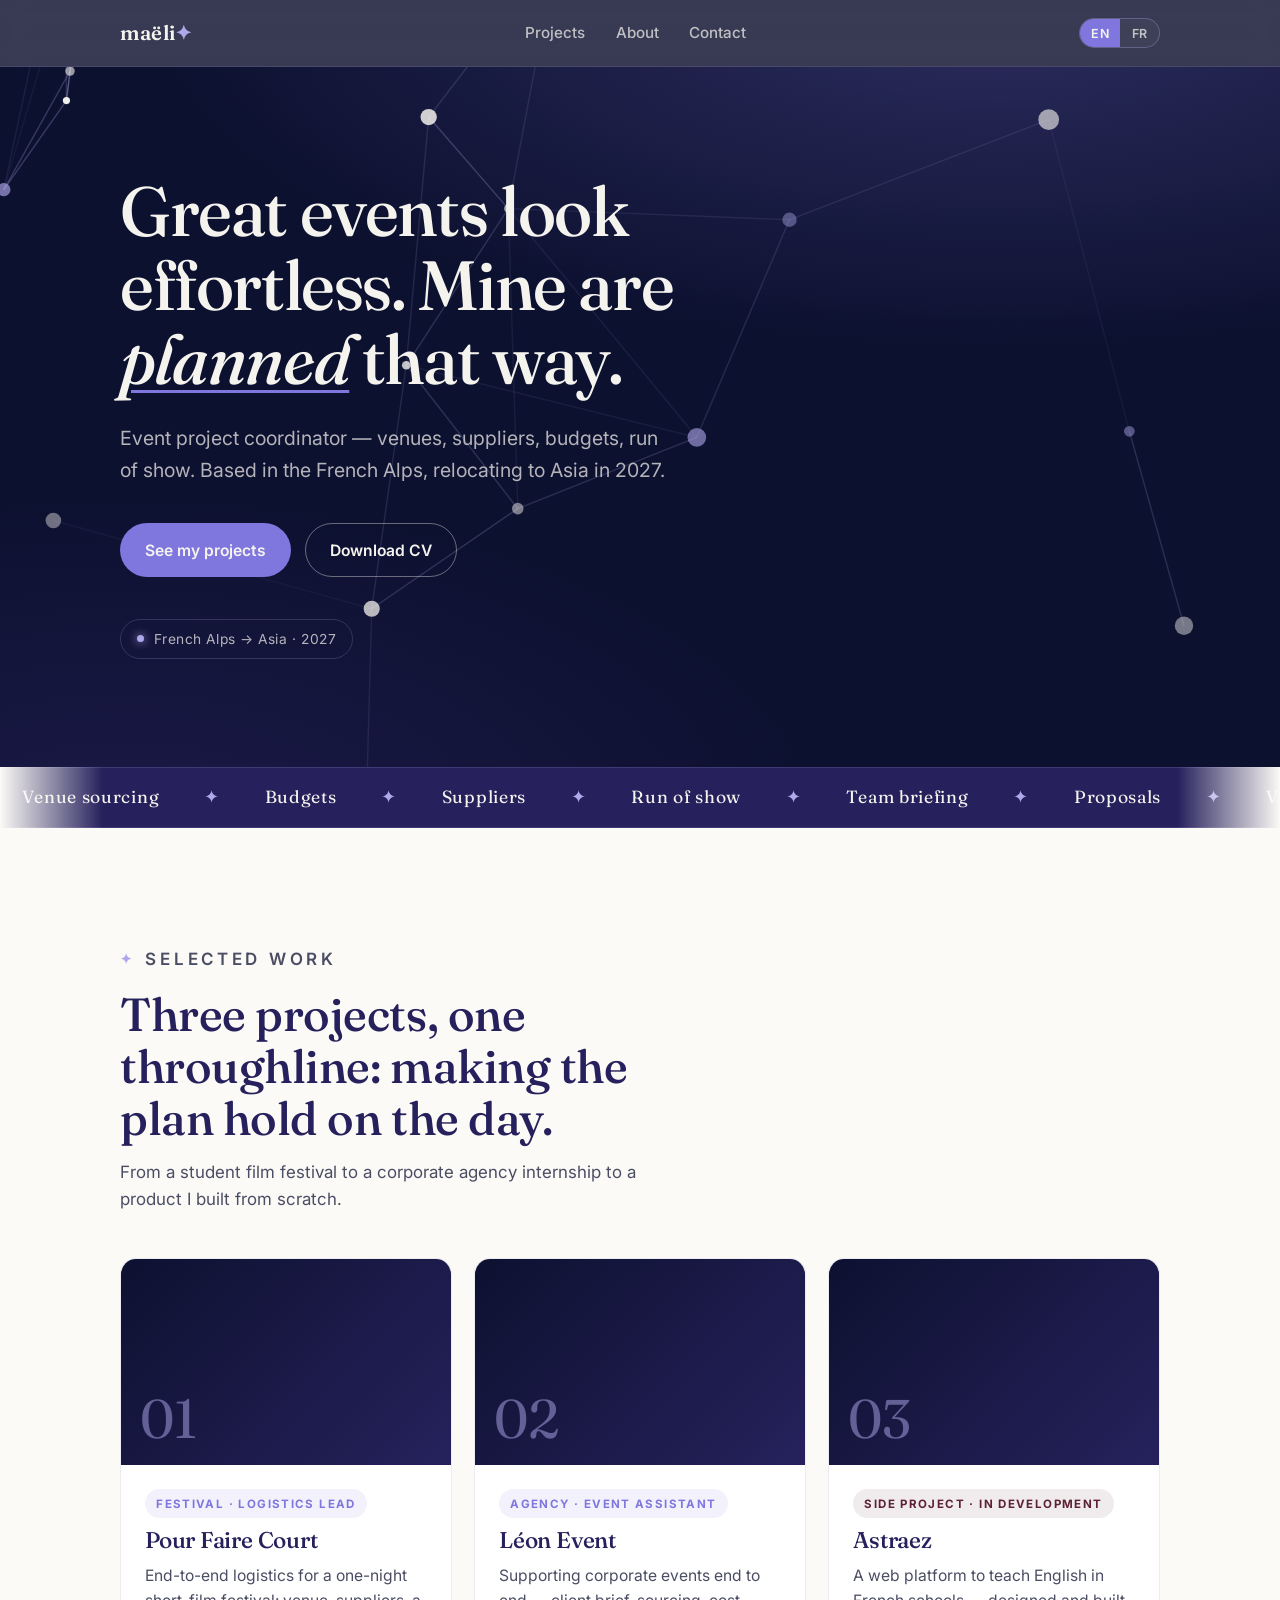
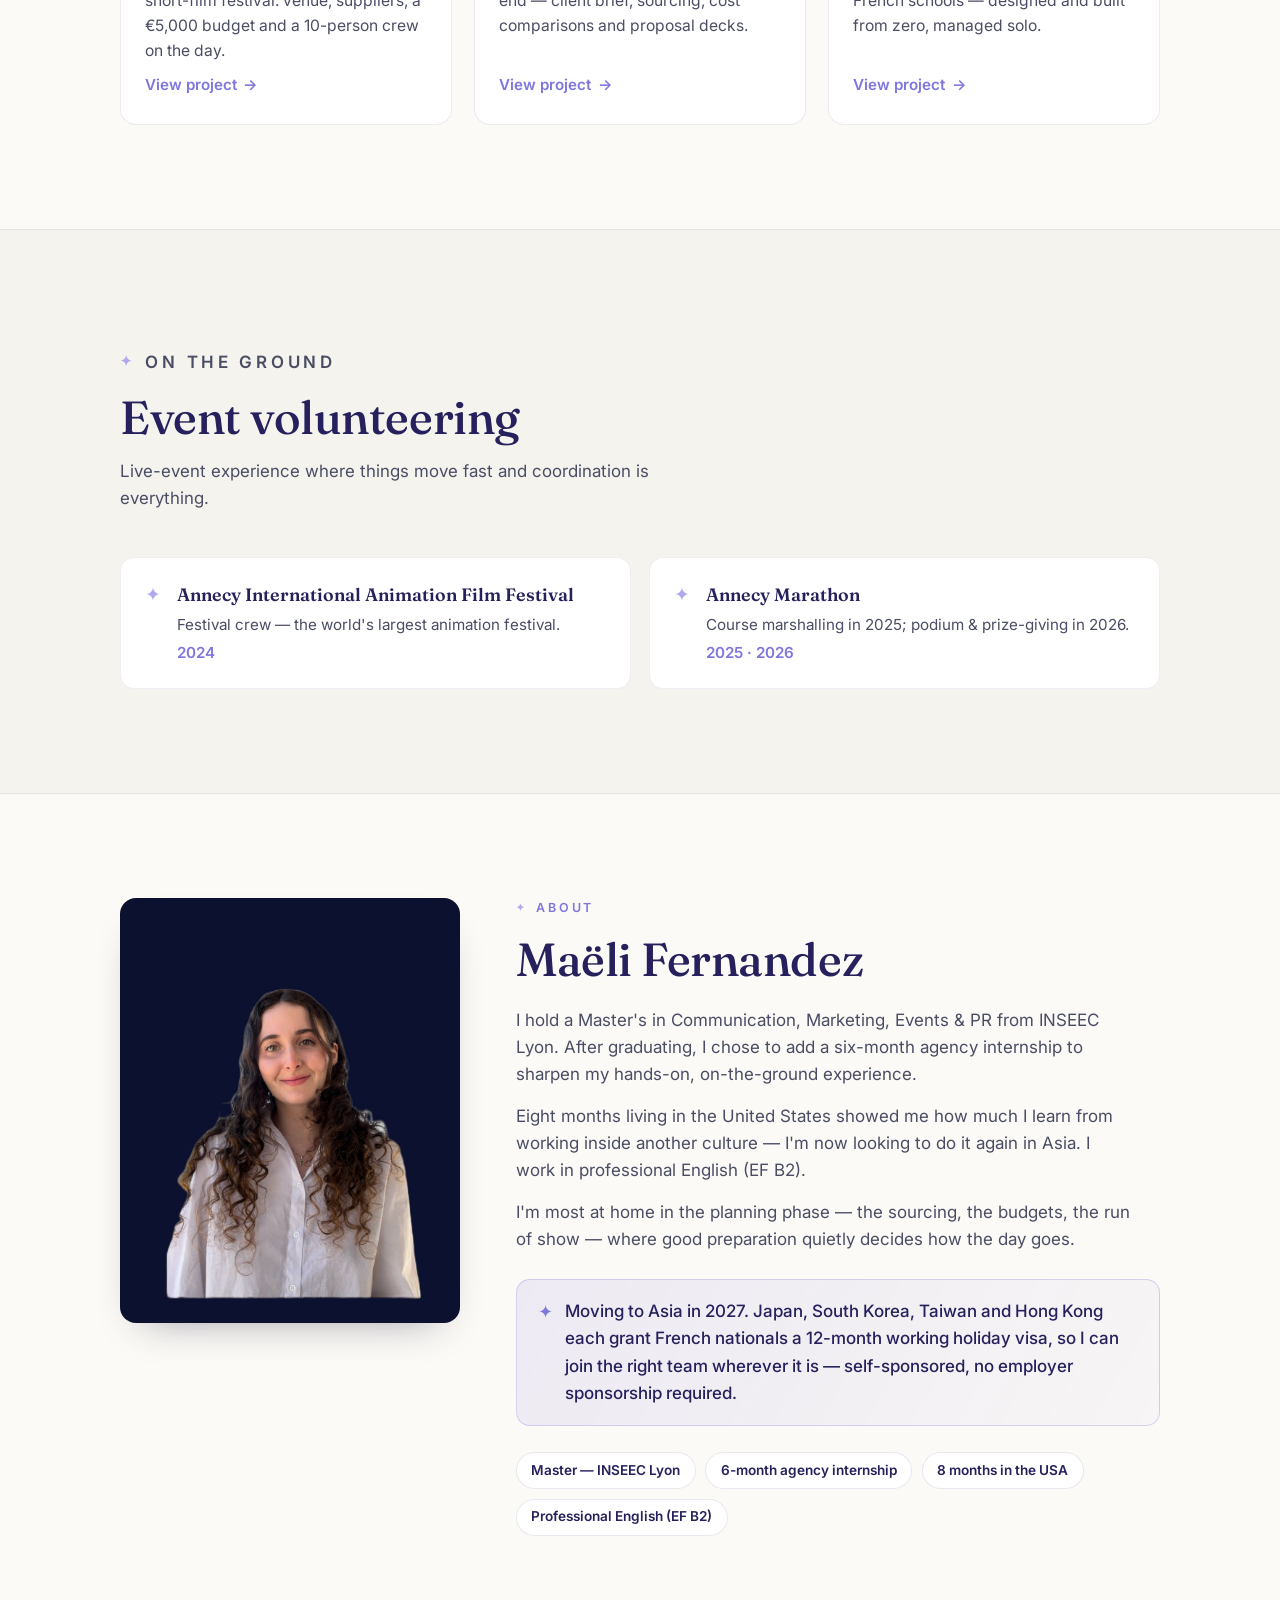
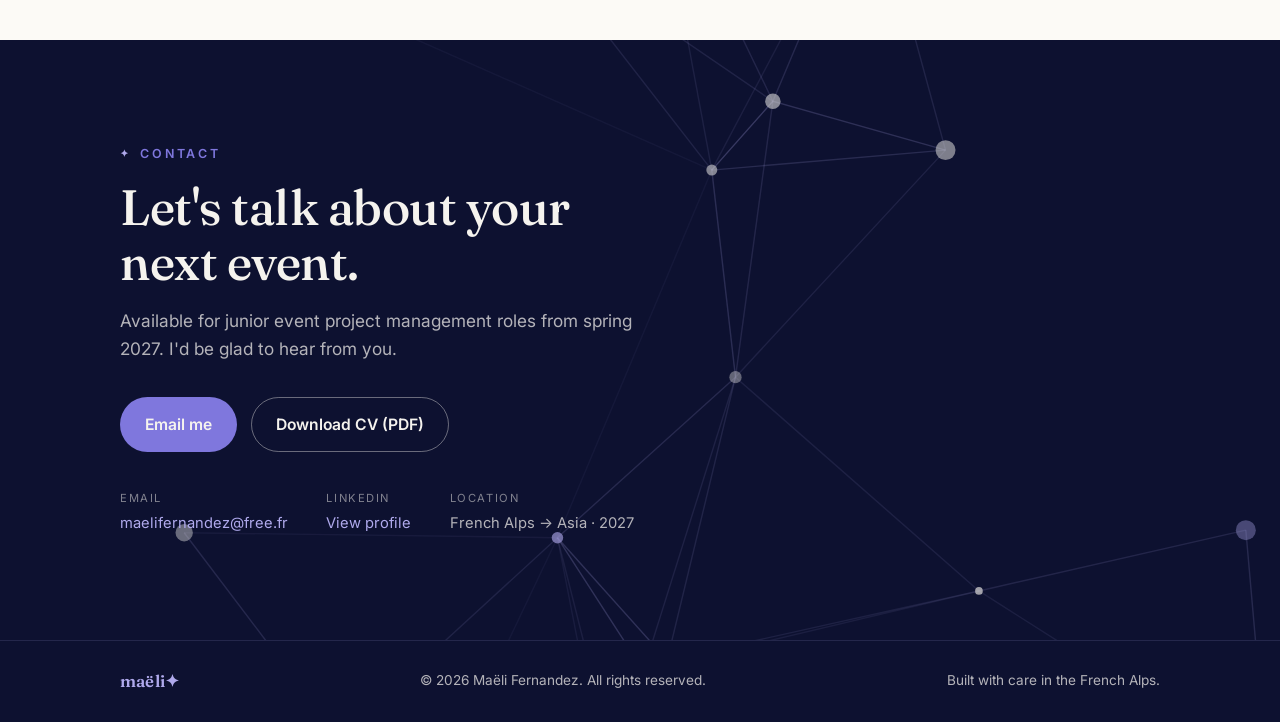
==== index.html @ 01d81fcb "Add files via upload Première version" ====
<!DOCTYPE html>
<html lang="en" data-title-key="__index_title">
<head>
  <meta charset="UTF-8" />
  <meta name="viewport" content="width=device-width, initial-scale=1.0" />
  <title>Maëli Fernandez — Event Project Coordinator</title>
  <meta name="description" content="Maëli Fernandez, event project coordinator. Venues, suppliers, budgets, run of show. Based in the French Alps, relocating to Asia in 2027." />
  <meta name="author" content="Maëli Fernandez" />

  <!-- Open Graph / LinkedIn preview -->
  <meta property="og:type" content="website" />
  <meta property="og:title" content="Maëli Fernandez — Event Project Coordinator" />
  <meta property="og:description" content="Great events look effortless. Mine are planned that way. Relocating to Asia in 2027." />
  <meta property="og:image" content="assets/og-image.png" />
  <meta property="og:image:width" content="1200" />
  <meta property="og:image:height" content="630" />
  <meta name="twitter:card" content="summary_large_image" />

  <link rel="icon" href="assets/favicon.svg" type="image/svg+xml" />
  <link rel="apple-touch-icon" href="assets/favicon.svg" />

  <!-- Fonts -->
  <link rel="preconnect" href="https://fonts.googleapis.com" />
  <link rel="preconnect" href="https://fonts.gstatic.com" crossorigin />
  <link href="https://fonts.googleapis.com/css2?family=Fraunces:ital,opsz,wght@0,9..144,400..600;1,9..144,400..600&family=Inter:wght@400;500;600;700&display=swap" rel="stylesheet" />

  <link rel="stylesheet" href="css/style.css" />
</head>
<body>
  <!-- ============ NAV ============ -->
  <header class="nav">
    <div class="wrap nav__inner">
      <a class="brand" href="index.html">maëli<span class="star">✦</span></a>
      <nav class="nav__links" aria-label="Primary">
        <a href="#projects" data-i18n="nav.projects">Projects</a>
        <a href="#about" data-i18n="nav.about">About</a>
        <a href="#contact" data-i18n="nav.contact">Contact</a>
      </nav>
      <div class="nav__right">
        <div class="lang" role="group" data-i18n-attr="aria-label:lang.aria" aria-label="Language">
          <button type="button" data-lang="en" aria-pressed="true">EN</button>
          <button type="button" data-lang="fr" aria-pressed="false">FR</button>
        </div>
      </div>
    </div>
  </header>

  <main>
    <!-- ============ HERO ============ -->
    <section class="hero">
      <div class="js-constellations hero__constellations" data-count="24" data-link="26"></div>
      <div class="wrap">
        <div class="hero__inner">
          <h1 data-i18n-html="hero.title.html">Great events look effortless. Mine are <em>planned</em> that way.</h1>
          <p class="hero__sub" data-i18n="hero.sub">Event project coordinator — venues, suppliers, budgets, run of show. Based in the French Alps, relocating to Asia in 2027.</p>
          <div class="hero__ctas">
            <a class="btn btn--primary" href="#projects" data-i18n="hero.cta1">See my projects</a>
            <a class="btn btn--ghost" href="assets/cv/Maeli_Fernandez_CV_EN.pdf" download data-i18n="hero.cta2">Download CV</a>
          </div>
          <div class="hero__meta"><span class="dot"></span><span data-i18n="hero.badge">French Alps → Asia · 2027</span></div>
        </div>
      </div>
    </section>

    <!-- ============ MARQUEE ============ -->
    <div class="marquee" aria-hidden="true">
      <div class="marquee__track">
        <span data-i18n="mq.1">Venue sourcing</span><span class="sep">✦</span>
        <span data-i18n="mq.2">Budgets</span><span class="sep">✦</span>
        <span data-i18n="mq.3">Suppliers</span><span class="sep">✦</span>
        <span data-i18n="mq.4">Run of show</span><span class="sep">✦</span>
        <span data-i18n="mq.5">Team briefing</span><span class="sep">✦</span>
        <span data-i18n="mq.6">Proposals</span><span class="sep">✦</span>
      </div>
    </div>

    <!-- ============ PROJECTS ============ -->
    <section class="section" id="projects">
      <div class="wrap">
        <div class="section-head reveal">
          <p class="eyebrow" data-i18n="projects.eyebrow">Selected work</p>
          <h2 data-i18n="projects.title">Three projects, one throughline: making the plan hold on the day.</h2>
          <p data-i18n="projects.lead">From a student film festival to a corporate agency internship to a product I built from scratch.</p>
        </div>
        <div class="cards">
          <a class="card reveal" href="projects/pour-faire-court.html">
            <div class="card__thumb"><span class="card__index">01</span></div>
            <div class="card__body">
              <span class="card__tag" data-i18n="p1.tag">Festival · Logistics lead</span>
              <h3 data-i18n="p1.title">Pour Faire Court</h3>
              <p data-i18n="p1.desc">End-to-end logistics for a one-night short-film festival: venue, suppliers, a €5,000 budget and a 10-person crew on the day.</p>
              <span class="card__more"><span data-i18n="projects.more">View project</span><span class="arrow">→</span></span>
            </div>
          </a>
          <a class="card reveal" href="projects/leon-event.html">
            <div class="card__thumb"><span class="card__index">02</span></div>
            <div class="card__body">
              <span class="card__tag" data-i18n="p2.tag">Agency · Event assistant</span>
              <h3 data-i18n="p2.title">Léon Event</h3>
              <p data-i18n="p2.desc">Supporting corporate events end to end — client brief, sourcing, cost comparisons and proposal decks.</p>
              <span class="card__more"><span data-i18n="projects.more">View project</span><span class="arrow">→</span></span>
            </div>
          </a>
          <a class="card reveal" href="projects/astraez.html">
            <div class="card__thumb"><span class="card__index">03</span></div>
            <div class="card__body">
              <span class="card__tag card__tag--wip" data-i18n="p3.tag">Side project · In development</span>
              <h3 data-i18n="p3.title">Astraez</h3>
              <p data-i18n="p3.desc">A web platform to teach English in French schools — designed and built from zero, managed solo.</p>
              <span class="card__more"><span data-i18n="projects.more">View project</span><span class="arrow">→</span></span>
            </div>
          </a>
        </div>
      </div>
    </section>

    <!-- ============ VOLUNTEERING ============ -->
    <section class="section volunteer">
      <div class="wrap">
        <div class="section-head reveal">
          <p class="eyebrow" data-i18n="vol.eyebrow">On the ground</p>
          <h2 data-i18n="vol.title">Event volunteering</h2>
          <p data-i18n="vol.lead">Live-event experience where things move fast and coordination is everything.</p>
        </div>
        <div class="volunteer__grid">
          <div class="vol reveal">
            <span class="vol__star">✦</span>
            <div>
              <h4 data-i18n="vol.1.title">Annecy International Animation Film Festival</h4>
              <p data-i18n="vol.1.desc">Festival crew — the world's largest animation festival.</p>
              <p class="years" data-i18n="vol.1.year">2024</p>
            </div>
          </div>
          <div class="vol reveal">
            <span class="vol__star">✦</span>
            <div>
              <h4 data-i18n="vol.2.title">Annecy Marathon</h4>
              <p data-i18n="vol.2.desc">Course marshalling in 2025; podium & prize-giving in 2026.</p>
              <p class="years" data-i18n="vol.2.year">2025 · 2026</p>
            </div>
          </div>
        </div>
      </div>
    </section>

    <!-- ============ ABOUT ============ -->
    <section class="section about" id="about">
      <div class="wrap">
        <div class="about__grid">
          <div class="about__photo reveal">
            <img src="assets/img/portrait.png" alt="Maëli Fernandez, event project coordinator" width="938" height="1194" loading="lazy" decoding="async" />
          </div>
          <div class="reveal">
            <p class="eyebrow" data-i18n="about.eyebrow">About</p>
            <h2 data-i18n="about.title">Maëli Fernandez</h2>
            <div class="about__bio">
              <p data-i18n="about.bio1">I hold a Master's in Communication, Marketing, Events & PR from INSEEC Lyon. After graduating, I chose to add a six-month agency internship to sharpen my hands-on, on-the-ground experience.</p>
              <p data-i18n="about.bio2">Eight months living in the United States showed me how much I learn from working inside another culture — I'm now looking to do it again in Asia. I work in professional English (EF B2).</p>
              <p data-i18n="about.bio3">I'm most at home in the planning phase — the sourcing, the budgets, the run of show — where good preparation quietly decides how the day goes.</p>
            </div>
            <div class="relocate">
              <span class="star">✦</span>
              <span data-i18n="about.relocate">Moving to Asia in 2027. Japan, South Korea, Taiwan and Hong Kong each grant French nationals a 12-month working holiday visa, so I can join the right team wherever it is — self-sponsored, no employer sponsorship required.</span>
            </div>
            <div class="about__facts">
              <span class="fact" data-i18n="about.fact1">Master — INSEEC Lyon</span>
              <span class="fact" data-i18n="about.fact2">6-month agency internship</span>
              <span class="fact" data-i18n="about.fact3">8 months in the USA</span>
              <span class="fact" data-i18n="about.fact4">Professional English (EF B2)</span>
            </div>
          </div>
        </div>
      </div>
    </section>

    <!-- ============ CONTACT ============ -->
    <section class="section contact" id="contact">
      <div class="js-constellations contact__constellations" data-count="22" data-link="32"></div>
      <div class="wrap">
        <div class="reveal">
          <p class="eyebrow" data-i18n="contact.eyebrow">Contact</p>
          <h2 data-i18n="contact.title">Let's talk about your next event.</h2>
          <p class="lead" data-i18n="contact.lead">Available for junior event project management roles from spring 2027. I'd be glad to hear from you.</p>
          <div class="contact__actions">
            <a class="btn btn--primary" href="mailto:maelifernandez@free.fr" data-i18n="contact.email">Email me</a>
            <a class="btn btn--ghost" href="assets/cv/Maeli_Fernandez_CV_EN.pdf" download data-i18n="contact.cv">Download CV (PDF)</a>
          </div>
          <div class="contact__meta">
            <div>
              <span class="label" data-i18n="contact.label.email">Email</span>
              <a href="mailto:maelifernandez@free.fr">maelifernandez@free.fr</a>
            </div>
            <div>
              <span class="label" data-i18n="contact.label.linkedin">LinkedIn</span>
              <a href="https://www.linkedin.com/in/ma%C3%ABli-fernandez" target="_blank" rel="noopener" data-i18n="contact.linkedin.text">View profile</a>
            </div>
            <div>
              <span class="label" data-i18n="contact.label.location">Location</span>
              <span data-i18n="contact.location">French Alps → Asia · 2027</span>
            </div>
          </div>
        </div>
      </div>
    </section>
  </main>

  <!-- ============ FOOTER ============ -->
  <footer class="footer">
    <div class="wrap footer__inner">
      <a class="brand" href="index.html">maëli<span class="star">✦</span></a>
      <span data-i18n="footer.copy">© 2026 Maëli Fernandez. All rights reserved.</span>
      <span data-i18n="footer.built">Built with care in the French Alps.</span>
    </div>
  </footer>

  <script src="js/i18n.js"></script>
  <script src="js/main.js"></script>
</body>
</html>
---- css/style.css ----
/* ============================================================
   Maëli Fernandez — Portfolio
   Design tokens, base styles, components.
   Palette & type per brief. Mobile-first.
   ============================================================ */

:root {
  /* Colours */
  --night: #0D1130;        /* dark backgrounds (hero, dark sections) */
  --night-2: #141a44;      /* slightly lifted dark panel */
  --violet-light: #AFA9EC; /* light violet accent / stars */
  --violet: #7F77DD;       /* medium violet accent */
  --violet-deep: #26215C;  /* headings on light backgrounds */
  --cream: #FCFAF6;        /* warm light background */
  --off-white: #F5F3EE;    /* alt light background / text on dark */
  --bordeaux: #5C2233;     /* rare tag accent, use sparingly */

  --ink: #1c1f33;          /* body text on light */
  --ink-soft: #4a4d63;     /* secondary text on light */
  --cream-soft: rgba(245, 243, 238, 0.72); /* secondary text on dark */

  /* Type */
  --serif: "Fraunces", Georgia, "Times New Roman", serif;
  --sans: "Inter", -apple-system, BlinkMacSystemFont, "Segoe UI", Roboto, sans-serif;

  /* Layout */
  --maxw: 1120px;
  --pad: clamp(1.25rem, 5vw, 2.5rem);
  --radius: 16px;
  --shadow: 0 18px 40px -24px rgba(13, 17, 48, 0.45);

  --ease: cubic-bezier(0.22, 1, 0.36, 1);
}

/* ---------- Reset ---------- */
*, *::before, *::after { box-sizing: border-box; }
* { margin: 0; }
html { scroll-behavior: smooth; -webkit-text-size-adjust: 100%; }
@media (prefers-reduced-motion: reduce) {
  html { scroll-behavior: auto; }
  *, *::before, *::after { animation-duration: 0.001ms !important; transition-duration: 0.001ms !important; }
}

body {
  font-family: var(--sans);
  color: var(--ink);
  background: var(--cream);
  line-height: 1.6;
  font-size: 1.0625rem;
  -webkit-font-smoothing: antialiased;
  text-rendering: optimizeLegibility;
}

img { max-width: 100%; display: block; }
a { color: inherit; }

/* ---------- Utilities ---------- */
.wrap { width: 100%; max-width: var(--maxw); margin-inline: auto; padding-inline: var(--pad); }
.section { padding-block: clamp(3.5rem, 9vw, 6.5rem); }
.eyebrow {
  font-size: 0.78rem; letter-spacing: 0.22em; text-transform: uppercase;
  font-weight: 600; color: var(--violet); margin-bottom: 1rem;
  display: flex; align-items: center; gap: 0.6rem;
}
.eyebrow::before { content: "✦"; color: var(--violet-light); font-size: 0.8em; }
.star { color: var(--violet); }

.serif { font-family: var(--serif); }
h1, h2, h3 { font-family: var(--serif); font-weight: 500; line-height: 1.12; letter-spacing: -0.01em; }

.btn {
  display: inline-flex; align-items: center; gap: 0.55rem;
  font-family: var(--sans); font-size: 0.98rem; font-weight: 600;
  padding: 0.85rem 1.5rem; border-radius: 100px; border: 1.5px solid transparent;
  text-decoration: none; cursor: pointer; transition: transform 0.25s var(--ease), background 0.25s var(--ease), border-color 0.25s var(--ease), color 0.25s var(--ease);
  white-space: nowrap;
}
.btn:focus-visible { outline: 3px solid var(--violet-light); outline-offset: 3px; }
.btn:hover { transform: translateY(-2px); }
.btn--primary { background: var(--violet); color: var(--off-white); }
.btn--primary:hover { background: var(--violet-light); color: var(--violet-deep); }
.btn--ghost { border-color: rgba(245,243,238,0.4); color: var(--off-white); background: transparent; }
.btn--ghost:hover { border-color: var(--violet-light); background: rgba(175,169,236,0.12); }
.btn--dark { background: var(--violet-deep); color: var(--off-white); }
.btn--dark:hover { background: var(--violet); }
.btn--outline-dark { border-color: rgba(38,33,92,0.28); color: var(--violet-deep); }
.btn--outline-dark:hover { border-color: var(--violet); background: rgba(127,119,221,0.08); }

/* ---------- Nav ---------- */
.nav {
  position: sticky; top: 0; z-index: 50;
  background: rgba(13, 17, 48, 0.82);
  backdrop-filter: saturate(140%) blur(12px);
  -webkit-backdrop-filter: saturate(140%) blur(12px);
  border-bottom: 1px solid rgba(175,169,236,0.14);
}
.nav__inner { display: flex; align-items: center; justify-content: space-between; gap: 1rem; height: 66px; }
.brand {
  font-family: var(--serif); font-weight: 600; font-size: 1.28rem;
  color: var(--off-white); text-decoration: none; letter-spacing: 0.01em;
}
.brand .star { color: var(--violet-light); }
.nav__links { display: none; align-items: center; gap: 1.9rem; }
.nav__links a {
  color: var(--cream-soft); text-decoration: none; font-size: 0.95rem; font-weight: 500;
  transition: color 0.2s var(--ease); position: relative;
}
.nav__links a:hover { color: var(--off-white); }
.nav__links a::after {
  content: ""; position: absolute; left: 0; bottom: -6px; width: 0; height: 2px;
  background: var(--violet-light); transition: width 0.25s var(--ease);
}
.nav__links a:hover::after { width: 100%; }
.nav__right { display: flex; align-items: center; gap: 0.85rem; }

.lang {
  display: inline-flex; border: 1px solid rgba(175,169,236,0.32); border-radius: 100px; overflow: hidden;
  background: rgba(255,255,255,0.03);
}
.lang button {
  border: 0; background: transparent; color: var(--cream-soft); cursor: pointer;
  font-family: var(--sans); font-weight: 600; font-size: 0.78rem; letter-spacing: 0.05em;
  padding: 0.4rem 0.7rem; transition: color 0.2s, background 0.2s;
}
.lang button[aria-pressed="true"] { background: var(--violet); color: var(--off-white); }
.lang button:focus-visible { outline: 2px solid var(--violet-light); outline-offset: 1px; }

@media (min-width: 860px) {
  .nav__links { display: flex; }
}

/* ---------- Hero ---------- */
.hero {
  position: relative; overflow: hidden;
  background:
    radial-gradient(120% 90% at 78% -10%, rgba(127,119,221,0.28), transparent 55%),
    radial-gradient(90% 80% at 10% 110%, rgba(38,33,92,0.55), transparent 60%),
    var(--night);
  color: var(--off-white);
}
.hero__constellations { position: absolute; inset: 0; width: 100%; height: 100%; pointer-events: none; }
.hero .wrap { position: relative; z-index: 2; }
.hero__inner { padding-block: clamp(3.5rem, 12vh, 7rem); max-width: 20ch; }
.hero__inner { max-width: none; }
.hero h1 {
  font-size: clamp(2.35rem, 6.2vw, 4.35rem); line-height: 1.06; letter-spacing: -0.02em;
  max-width: 16ch;
}
.hero h1 em {
  font-style: italic; position: relative; white-space: nowrap;
  text-decoration: underline; text-decoration-color: var(--violet); text-decoration-thickness: 3px; text-underline-offset: 6px;
}
.hero__sub {
  margin-top: 1.6rem; font-size: clamp(1.02rem, 2.2vw, 1.22rem); color: var(--cream-soft);
  max-width: 46ch; line-height: 1.65;
}
.hero__ctas { margin-top: 2.3rem; display: flex; flex-wrap: wrap; gap: 0.9rem; }
.hero__meta {
  margin-top: 2.6rem; display: inline-flex; align-items: center; gap: 0.6rem;
  font-size: 0.86rem; letter-spacing: 0.04em; color: var(--cream-soft);
  border: 1px solid rgba(175,169,236,0.22); border-radius: 100px; padding: 0.5rem 1rem;
}
.hero__meta .dot { width: 7px; height: 7px; border-radius: 50%; background: var(--violet-light); box-shadow: 0 0 10px var(--violet-light); }

/* ---------- Marquee ---------- */
.marquee {
  background: var(--violet-deep); color: var(--off-white);
  border-block: 1px solid rgba(175,169,236,0.18);
  overflow: hidden; white-space: nowrap; padding-block: 0.95rem;
  -webkit-mask-image: linear-gradient(90deg, transparent, #000 8%, #000 92%, transparent);
  mask-image: linear-gradient(90deg, transparent, #000 8%, #000 92%, transparent);
}
.marquee__track { display: inline-flex; gap: 0; will-change: transform; animation: marquee 30s linear infinite; }
.marquee:hover .marquee__track { animation-play-state: paused; }
.marquee span { font-family: var(--serif); font-size: 1.1rem; letter-spacing: 0.04em; padding-inline: 1.4rem; }
.marquee .sep { color: var(--violet-light); }
@keyframes marquee { to { transform: translateX(-50%); } }

/* ---------- Sections on light ---------- */
.section-head { max-width: 52ch; margin-bottom: 2.8rem; }
.section-head h2 { color: var(--violet-deep); font-size: clamp(1.9rem, 4.5vw, 2.9rem); }
.section-head p { margin-top: 0.9rem; color: var(--ink-soft); font-size: 1.06rem; }

/* ---------- Project cards ---------- */
.cards { display: grid; gap: 1.4rem; grid-template-columns: 1fr; }
.card {
  position: relative; display: flex; flex-direction: column;
  background: #fff; border: 1px solid rgba(38,33,92,0.09); border-radius: var(--radius);
  overflow: hidden; text-decoration: none; color: inherit;
  transition: transform 0.35s var(--ease), box-shadow 0.35s var(--ease), border-color 0.35s var(--ease);
}
.card:hover { transform: translateY(-5px); box-shadow: var(--shadow); border-color: rgba(127,119,221,0.4); }
.card:focus-visible { outline: 3px solid var(--violet); outline-offset: 3px; }
.card__thumb {
  aspect-ratio: 16 / 10; position: relative; overflow: hidden;
  background: linear-gradient(135deg, var(--night), var(--violet-deep));
  display: flex; align-items: flex-end; padding: 1.2rem;
}
.card__thumb img { position: absolute; inset: 0; width: 100%; height: 100%; object-fit: cover; }
.card__index {
  font-family: var(--serif); font-size: 3.4rem; color: rgba(175,169,236,0.5); line-height: 1; position: relative; z-index: 1;
}
.card__body { padding: 1.5rem 1.5rem 1.7rem; display: flex; flex-direction: column; gap: 0.6rem; flex: 1; }
.card__tag {
  align-self: flex-start; font-size: 0.72rem; font-weight: 700; letter-spacing: 0.12em; text-transform: uppercase;
  color: var(--violet); background: rgba(127,119,221,0.1); padding: 0.32rem 0.7rem; border-radius: 100px;
}
.card__tag--wip { color: var(--bordeaux); background: rgba(92,34,51,0.09); }
.card__body h3 { font-size: 1.42rem; color: var(--violet-deep); }
.card__body p { color: var(--ink-soft); font-size: 0.98rem; }
.card__more { margin-top: auto; font-weight: 600; color: var(--violet); font-size: 0.95rem; display: inline-flex; align-items: center; gap: 0.4rem; }
.card:hover .card__more .arrow { transform: translateX(4px); }
.card__more .arrow { transition: transform 0.25s var(--ease); }

@media (min-width: 720px) { .cards { grid-template-columns: repeat(3, 1fr); } }

/* ---------- Volunteering band ---------- */
.volunteer { background: var(--off-white); border-block: 1px solid rgba(38,33,92,0.07); }
.volunteer__grid { display: grid; gap: 1.1rem; grid-template-columns: 1fr; margin-top: 2rem; }
.vol {
  background: #fff; border: 1px solid rgba(38,33,92,0.08); border-radius: 14px; padding: 1.4rem 1.5rem;
  display: flex; gap: 1rem; align-items: flex-start;
}
.vol__star { color: var(--violet-light); font-size: 1.2rem; line-height: 1.4; }
.vol h4 { font-family: var(--serif); font-weight: 600; font-size: 1.12rem; color: var(--violet-deep); }
.vol p { color: var(--ink-soft); font-size: 0.95rem; margin-top: 0.25rem; }
.vol .years { font-weight: 600; color: var(--violet); }
@media (min-width: 760px) { .volunteer__grid { grid-template-columns: 1fr 1fr; } }

/* ---------- About ---------- */
.about { background: var(--cream); }
.about__grid { display: grid; gap: 2.5rem; grid-template-columns: 1fr; align-items: start; }
.about__photo {
  aspect-ratio: 4 / 5; border-radius: var(--radius); overflow: hidden; position: relative;
  background: #0D1130; /* hero night blue — the cut-out portrait sits on the charter's ground */
  box-shadow: var(--shadow); max-width: 360px;
}
.about__photo img { display: block; width: 100%; height: 100%; object-fit: cover; object-position: center top; }
.about h2 { color: var(--violet-deep); font-size: clamp(1.9rem, 4.5vw, 2.9rem); }
.about__bio { margin-top: 1.3rem; }
.about__bio p { color: var(--ink-soft); margin-top: 0.9rem; max-width: 56ch; }
.relocate {
  margin-top: 1.6rem; padding: 1.15rem 1.3rem; border-radius: 14px;
  background: linear-gradient(120deg, rgba(127,119,221,0.12), rgba(175,169,236,0.06));
  border: 1px solid rgba(127,119,221,0.28); color: var(--violet-deep); font-weight: 500;
  display: flex; gap: 0.75rem; align-items: flex-start;
}
.relocate .star { font-size: 1.1rem; }
.about__facts { margin-top: 1.6rem; display: flex; flex-wrap: wrap; gap: 0.6rem; }
.fact {
  font-size: 0.85rem; font-weight: 600; color: var(--violet-deep);
  background: #fff; border: 1px solid rgba(38,33,92,0.1); border-radius: 100px; padding: 0.42rem 0.9rem;
}
@media (min-width: 820px) { .about__grid { grid-template-columns: 340px 1fr; gap: 3.5rem; } }

/* ---------- Contact ---------- */
.contact { background: var(--night); color: var(--off-white); position: relative; overflow: hidden; }
.contact__constellations { position: absolute; inset: 0; pointer-events: none; opacity: 0.85; }
.contact .wrap { position: relative; z-index: 2; }
.contact h2 { font-size: clamp(2rem, 5vw, 3.1rem); max-width: 16ch; }
.contact p.lead { margin-top: 1rem; color: var(--cream-soft); max-width: 48ch; font-size: 1.08rem; }
.contact__actions { margin-top: 2.2rem; display: flex; flex-wrap: wrap; gap: 0.9rem; }
.contact__meta { margin-top: 2.4rem; display: flex; flex-wrap: wrap; gap: 1.6rem 2.4rem; color: var(--cream-soft); font-size: 0.92rem; }
.contact__meta a { color: var(--violet-light); text-decoration: none; }
.contact__meta a:hover { text-decoration: underline; }
.contact__meta .label { display: block; text-transform: uppercase; letter-spacing: 0.14em; font-size: 0.7rem; color: rgba(245,243,238,0.5); margin-bottom: 0.25rem; }

/* ---------- Footer ---------- */
.footer { background: var(--night); color: var(--cream-soft); border-top: 1px solid rgba(175,169,236,0.14); }
.footer__inner { display: flex; flex-wrap: wrap; gap: 0.8rem 1.5rem; align-items: center; justify-content: space-between; padding-block: 1.7rem; font-size: 0.85rem; }
.footer .brand { font-size: 1.05rem; }
.footer a { color: var(--violet-light); text-decoration: none; }
.footer a:hover { text-decoration: underline; }

/* ---------- Scroll reveal ---------- */
.reveal { opacity: 0; transform: translateY(22px); transition: opacity 0.7s var(--ease), transform 0.7s var(--ease); }
.reveal.is-visible { opacity: 1; transform: none; }
@media (prefers-reduced-motion: reduce) { .reveal { opacity: 1; transform: none; } }

/* ---------- i18n visibility helper ---------- */
[data-i18n], [data-i18n-html] { }

/* ============================================================
   Project detail pages
   ============================================================ */
.proj-hero {
  background:
    radial-gradient(100% 90% at 85% -20%, rgba(127,119,221,0.25), transparent 55%),
    var(--night);
  color: var(--off-white); position: relative; overflow: hidden;
}
.proj-hero__constellations { position: absolute; inset: 0; pointer-events: none; }
.proj-hero .wrap { position: relative; z-index: 2; padding-block: clamp(3rem, 8vw, 5rem); }
.back-link {
  display: inline-flex; align-items: center; gap: 0.45rem; color: var(--cream-soft);
  text-decoration: none; font-size: 0.9rem; font-weight: 500; margin-bottom: 1.6rem;
  transition: color 0.2s, gap 0.2s;
}
.back-link:hover { color: var(--off-white); gap: 0.7rem; }
.proj-hero .role-tag {
  display: inline-block; font-size: 0.74rem; font-weight: 700; letter-spacing: 0.12em; text-transform: uppercase;
  color: var(--violet-light); border: 1px solid rgba(175,169,236,0.3); border-radius: 100px; padding: 0.35rem 0.85rem; margin-bottom: 1.2rem;
}
.proj-hero h1 { font-size: clamp(2.1rem, 5.5vw, 3.6rem); max-width: 18ch; }
.proj-hero .meta { margin-top: 1.3rem; color: var(--cream-soft); display: flex; flex-wrap: wrap; gap: 0.5rem 1.5rem; font-size: 0.95rem; }
.proj-hero .meta b { color: var(--off-white); font-weight: 600; }

.proj-body { background: var(--cream); }
.proj-layout { display: grid; gap: 2.5rem; grid-template-columns: 1fr; }
.proj-main h2 { color: var(--violet-deep); font-size: 1.55rem; margin-bottom: 0.8rem; margin-top: 2.2rem; }
.proj-main h2:first-child { margin-top: 0; }
.proj-main p { color: var(--ink-soft); max-width: 62ch; }
.proj-main ul { list-style: none; margin-top: 0.5rem; display: grid; gap: 0.7rem; max-width: 62ch; }
.proj-main ul li { position: relative; padding-left: 1.6rem; color: var(--ink); }
.proj-main ul li::before { content: "✦"; position: absolute; left: 0; top: 0.05em; color: var(--violet); font-size: 0.85em; }

.stats { display: grid; grid-template-columns: repeat(2, 1fr); gap: 1rem; margin: 1.5rem 0 0.5rem; }
.stat { background: #fff; border: 1px solid rgba(38,33,92,0.08); border-radius: 14px; padding: 1.2rem 1.3rem; }
.stat .num { font-family: var(--serif); font-size: 2.1rem; color: var(--violet-deep); line-height: 1; }
.stat .lbl { color: var(--ink-soft); font-size: 0.85rem; margin-top: 0.4rem; }
@media (min-width: 620px) { .stats { grid-template-columns: repeat(4, 1fr); } }

.gallery { display: grid; gap: 1rem; grid-template-columns: 1fr; margin-top: 1rem; }
.shot {
  aspect-ratio: 4 / 3; border-radius: 14px; overflow: hidden; position: relative;
  background: linear-gradient(150deg, var(--off-white), #e9e6f5);
  border: 1px dashed rgba(127,119,221,0.4);
  display: flex; align-items: center; justify-content: center; text-align: center; padding: 1rem;
}
.shot img { position: absolute; inset: 0; width: 100%; height: 100%; object-fit: cover; }
.shot span { color: var(--violet); font-size: 0.85rem; font-weight: 500; z-index: 1; }
.shot .star { display: block; font-size: 1.6rem; margin-bottom: 0.4rem; color: var(--violet-light); }
@media (min-width: 640px) { .gallery { grid-template-columns: 1fr 1fr; } }

.callout {
  margin-top: 1.4rem; padding: 1.1rem 1.3rem; border-left: 3px solid var(--violet);
  background: rgba(127,119,221,0.07); border-radius: 0 12px 12px 0; color: var(--violet-deep); font-style: italic; max-width: 62ch;
}
.note-conf {
  margin-top: 1rem; font-size: 0.85rem; color: var(--ink-soft); background: rgba(92,34,51,0.06);
  border: 1px solid rgba(92,34,51,0.16); border-radius: 10px; padding: 0.7rem 0.95rem; max-width: 62ch;
}

.proj-nav { border-top: 1px solid rgba(38,33,92,0.1); margin-top: 3rem; padding-top: 2rem; display: flex; flex-wrap: wrap; gap: 1rem; justify-content: space-between; }

/* pending-asset badge */
.pending {
  display: inline-block; font-size: 0.68rem; font-weight: 700; letter-spacing: 0.1em; text-transform: uppercase;
  color: var(--bordeaux); background: rgba(92,34,51,0.08); border-radius: 100px; padding: 0.25rem 0.6rem; vertical-align: middle;
}
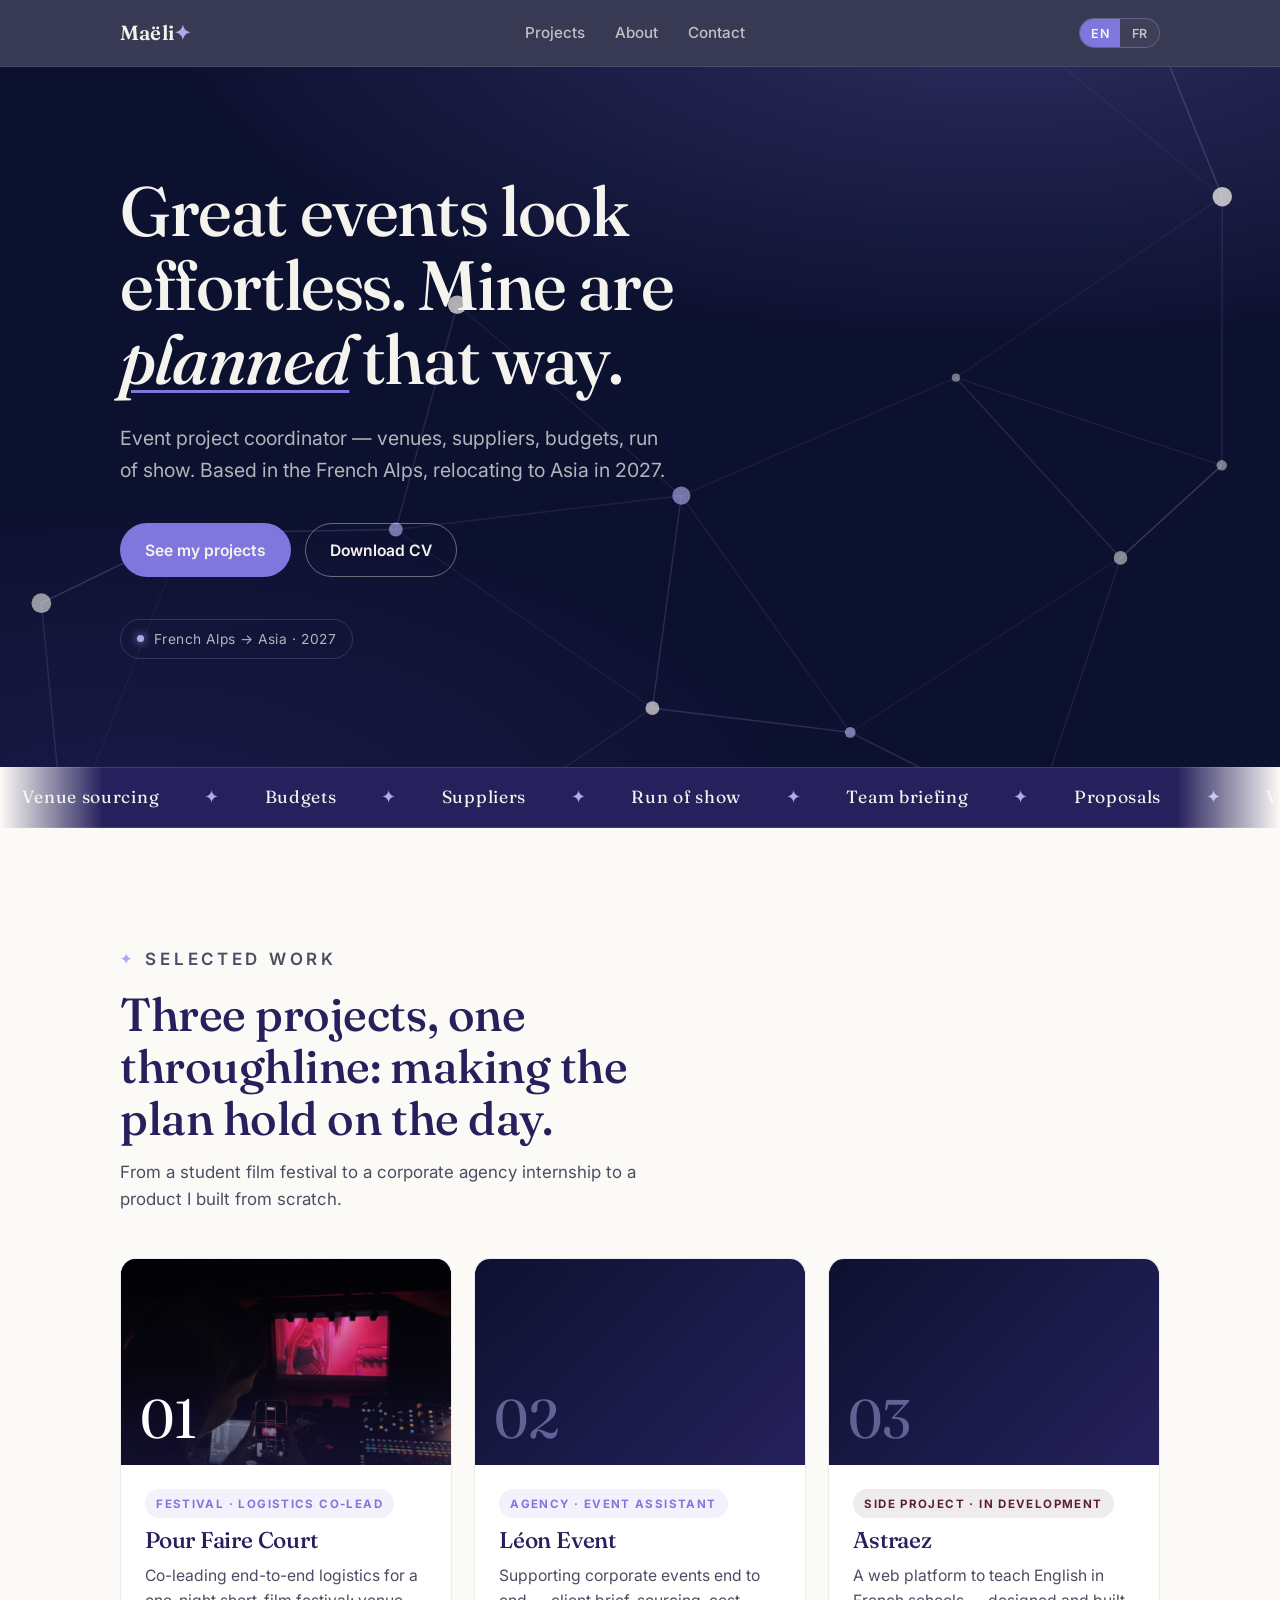
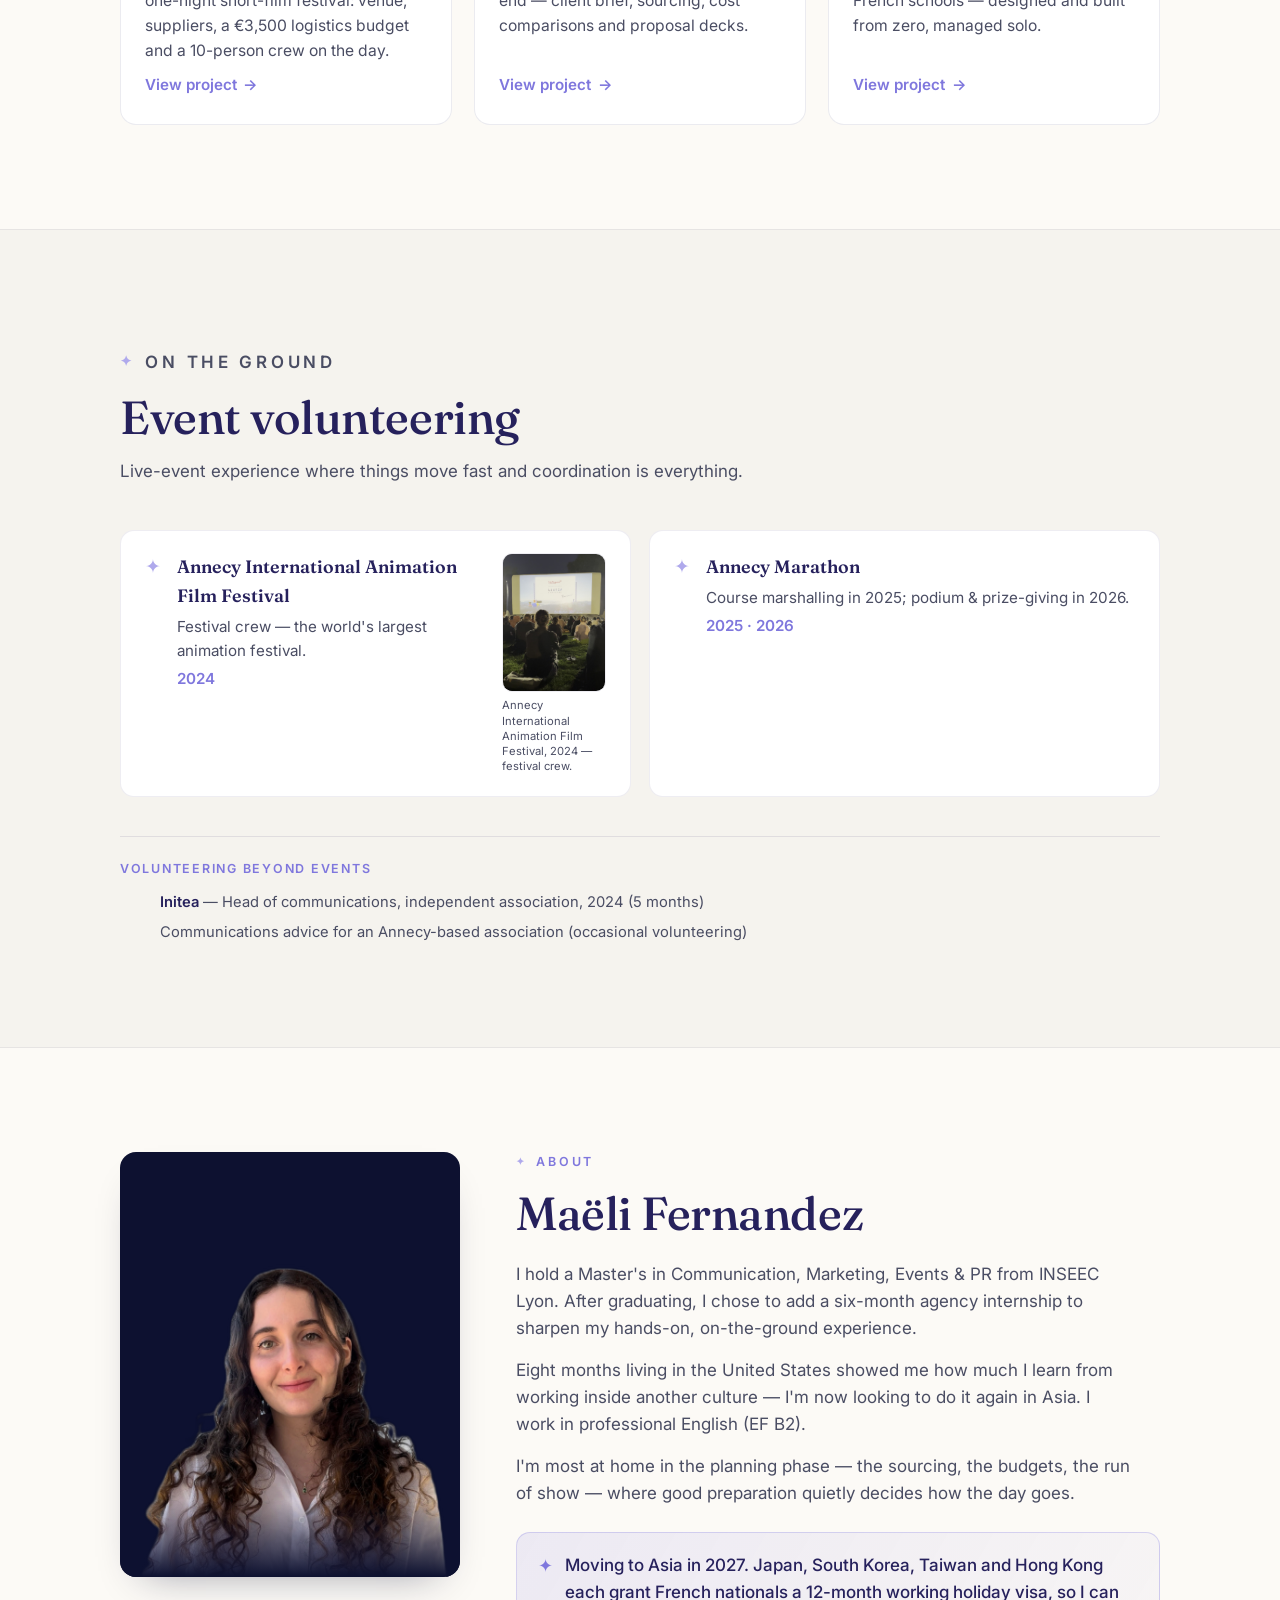
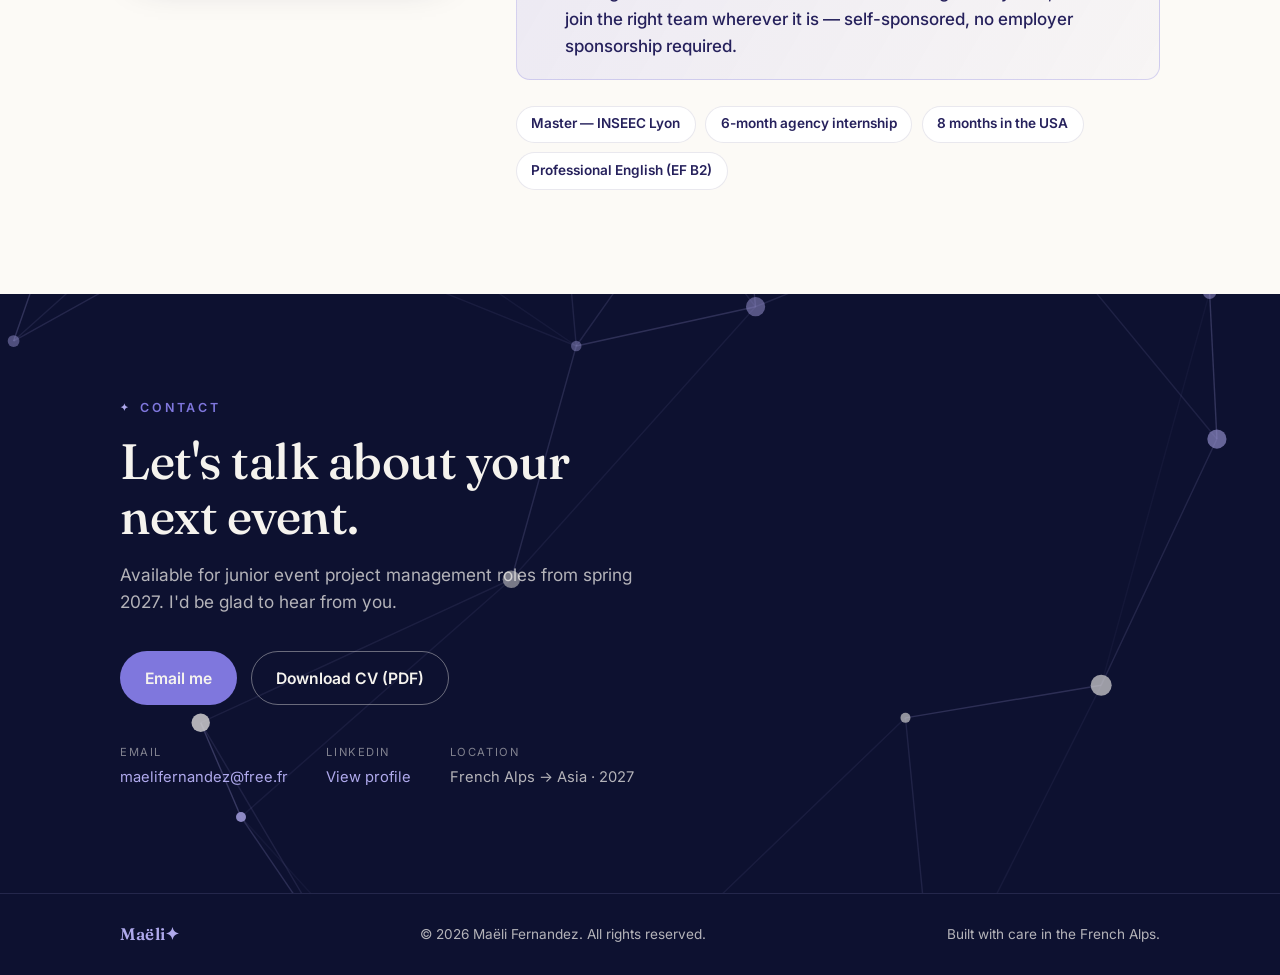
==== commit 2e1fbfb4: "Section difficultés, page Léon Event, bénévolat restructuré, hiérarchie de largeurs" ====
--- a/index.html
+++ b/index.html
@@ -1,5 +1,5 @@
 <!DOCTYPE html>
-<html lang="en" data-title-key="__index_title">
+<html lang="en" data-title-key="__index_title" data-path-prefix="">
 <head>
   <meta charset="UTF-8" />
   <meta name="viewport" content="width=device-width, initial-scale=1.0" />
@@ -7,11 +7,14 @@
   <meta name="description" content="Maëli Fernandez, event project coordinator. Venues, suppliers, budgets, run of show. Based in the French Alps, relocating to Asia in 2027." />
   <meta name="author" content="Maëli Fernandez" />
 
+  <link rel="canonical" href="https://maelifernandez.com/" />
+
   <!-- Open Graph / LinkedIn preview -->
   <meta property="og:type" content="website" />
+  <meta property="og:url" content="https://maelifernandez.com/" />
   <meta property="og:title" content="Maëli Fernandez — Event Project Coordinator" />
   <meta property="og:description" content="Great events look effortless. Mine are planned that way. Relocating to Asia in 2027." />
-  <meta property="og:image" content="assets/og-image.png" />
+  <meta property="og:image" content="https://maelifernandez.com/assets/og-image.png" />
   <meta property="og:image:width" content="1200" />
   <meta property="og:image:height" content="630" />
   <meta name="twitter:card" content="summary_large_image" />
@@ -25,12 +28,13 @@
   <link href="https://fonts.googleapis.com/css2?family=Fraunces:ital,opsz,wght@0,9..144,400..600;1,9..144,400..600&family=Inter:wght@400;500;600;700&display=swap" rel="stylesheet" />
 
   <link rel="stylesheet" href="css/style.css" />
+  <script>document.documentElement.classList.add("js");</script>
 </head>
 <body>
   <!-- ============ NAV ============ -->
   <header class="nav">
     <div class="wrap nav__inner">
-      <a class="brand" href="index.html">maëli<span class="star">✦</span></a>
+      <a class="brand" href="index.html">Maëli<span class="star">✦</span></a>
       <nav class="nav__links" aria-label="Primary">
         <a href="#projects" data-i18n="nav.projects">Projects</a>
         <a href="#about" data-i18n="nav.about">About</a>
@@ -55,7 +59,7 @@
           <p class="hero__sub" data-i18n="hero.sub">Event project coordinator — venues, suppliers, budgets, run of show. Based in the French Alps, relocating to Asia in 2027.</p>
           <div class="hero__ctas">
             <a class="btn btn--primary" href="#projects" data-i18n="hero.cta1">See my projects</a>
-            <a class="btn btn--ghost" href="assets/cv/Maeli_Fernandez_CV_EN.pdf" download data-i18n="hero.cta2">Download CV</a>
+            <a class="btn btn--ghost" href="assets/cv/Maeli_Fernandez_CV_EN.pdf" download="Maeli_Fernandez_CV_EN.pdf" hreflang="en" data-i18n="hero.cta2" data-i18n-attr="href:cv.href; download:cv.filename; hreflang:cv.hreflang">Download CV</a>
           </div>
           <div class="hero__meta"><span class="dot"></span><span data-i18n="hero.badge">French Alps → Asia · 2027</span></div>
         </div>
@@ -84,11 +88,14 @@
         </div>
         <div class="cards">
           <a class="card reveal" href="projects/pour-faire-court.html">
-            <div class="card__thumb"><span class="card__index">01</span></div>
+            <div class="card__thumb card__thumb--photo">
+              <img src="assets/img/pfc-regie.jpg" alt="" width="1536" height="2048" loading="lazy" decoding="async" />
+              <span class="card__index">01</span>
+            </div>
             <div class="card__body">
-              <span class="card__tag" data-i18n="p1.tag">Festival · Logistics lead</span>
+              <span class="card__tag" data-i18n="p1.tag">Festival · Logistics co-lead</span>
               <h3 data-i18n="p1.title">Pour Faire Court</h3>
-              <p data-i18n="p1.desc">End-to-end logistics for a one-night short-film festival: venue, suppliers, a €5,000 budget and a 10-person crew on the day.</p>
+              <p data-i18n="p1.desc">Co-leading end-to-end logistics for a one-night short-film festival: venue, suppliers, a €3,500 logistics budget and a 10-person crew on the day.</p>
               <span class="card__more"><span data-i18n="projects.more">View project</span><span class="arrow">→</span></span>
             </div>
           </a>
@@ -130,6 +137,12 @@
               <p data-i18n="vol.1.desc">Festival crew — the world's largest animation festival.</p>
               <p class="years" data-i18n="vol.1.year">2024</p>
             </div>
+            <figure class="vol__shot">
+              <img src="assets/img/annecy-plein-air.jpg"
+                   alt="Open-air screening at the Annecy International Animation Film Festival, the audience gathered in front of the screen at dusk."
+                   width="1080" height="1920" loading="lazy" decoding="async" />
+              <figcaption data-i18n="vol.1.credit">Annecy International Animation Film Festival, 2024 — festival crew.</figcaption>
+            </figure>
           </div>
           <div class="vol reveal">
             <span class="vol__star">✦</span>
@@ -139,6 +152,14 @@
               <p class="years" data-i18n="vol.2.year">2025 · 2026</p>
             </div>
           </div>
+        </div>
+
+        <div class="vol-beyond reveal">
+          <h3 class="vol-beyond__title" data-i18n="vol.beyond.title">Volunteering beyond events</h3>
+          <ul class="vol-beyond__list">
+            <li><span class="vol-beyond__name" data-i18n="vol.3.name">Initea</span> — <span data-i18n="vol.3.role">Head of communications, independent association, 2024 (5 months)</span></li>
+            <li><span data-i18n="vol.4.role">Communications advice for an Annecy-based association (occasional volunteering)</span></li>
+          </ul>
         </div>
       </div>
     </section>
@@ -183,7 +204,7 @@
           <p class="lead" data-i18n="contact.lead">Available for junior event project management roles from spring 2027. I'd be glad to hear from you.</p>
           <div class="contact__actions">
             <a class="btn btn--primary" href="mailto:maelifernandez@free.fr" data-i18n="contact.email">Email me</a>
-            <a class="btn btn--ghost" href="assets/cv/Maeli_Fernandez_CV_EN.pdf" download data-i18n="contact.cv">Download CV (PDF)</a>
+            <a class="btn btn--ghost" href="assets/cv/Maeli_Fernandez_CV_EN.pdf" download="Maeli_Fernandez_CV_EN.pdf" hreflang="en" data-i18n="contact.cv" data-i18n-attr="href:cv.href; download:cv.filename; hreflang:cv.hreflang">Download CV (PDF)</a>
           </div>
           <div class="contact__meta">
             <div>
@@ -207,7 +228,7 @@
   <!-- ============ FOOTER ============ -->
   <footer class="footer">
     <div class="wrap footer__inner">
-      <a class="brand" href="index.html">maëli<span class="star">✦</span></a>
+      <a class="brand" href="index.html">Maëli<span class="star">✦</span></a>
       <span data-i18n="footer.copy">© 2026 Maëli Fernandez. All rights reserved.</span>
       <span data-i18n="footer.built">Built with care in the French Alps.</span>
     </div>
--- a/css/style.css
+++ b/css/style.css
@@ -24,10 +24,18 @@
   --sans: "Inter", -apple-system, BlinkMacSystemFont, "Segoe UI", Roboto, sans-serif;
 
   /* Layout */
-  --maxw: 1120px;
+  --maxw: 1120px;         /* default page width (home) */
+  --maxw-proj: 1400px;    /* wider on project pages so wide screens breathe */
   --pad: clamp(1.25rem, 5vw, 2.5rem);
   --radius: 16px;
   --shadow: 0 18px 40px -24px rgba(13, 17, 48, 0.45);
+
+  /* Project-page content-width hierarchy (three tiers).
+     text  → paragraphs (kept readable)
+     mid   → section titles, lists, "hard/learn" blocks
+     media → galleries, video, key-figures row (fills the main column) */
+  --w-text: 65ch;
+  --w-mid: 46rem;
 
   --ease: cubic-bezier(0.22, 1, 0.36, 1);
 }
@@ -200,6 +208,12 @@
 .card__index {
   font-family: var(--serif); font-size: 3.4rem; color: rgba(175,169,236,0.5); line-height: 1; position: relative; z-index: 1;
 }
+/* photo thumbnail: scrim keeps the index number legible over the image */
+.card__thumb--photo::after {
+  content: ""; position: absolute; inset: 0; z-index: 1;
+  background: linear-gradient(to top, rgba(26,22,64,0.72) 0%, rgba(26,22,64,0.25) 45%, rgba(26,22,64,0.05) 100%);
+}
+.card__thumb--photo .card__index { z-index: 2; color: #fff; text-shadow: 0 2px 12px rgba(26,22,64,0.6); }
 .card__body { padding: 1.5rem 1.5rem 1.7rem; display: flex; flex-direction: column; gap: 0.6rem; flex: 1; }
 .card__tag {
   align-self: flex-start; font-size: 0.72rem; font-weight: 700; letter-spacing: 0.12em; text-transform: uppercase;
@@ -225,7 +239,34 @@
 .vol h4 { font-family: var(--serif); font-weight: 600; font-size: 1.12rem; color: var(--violet-deep); }
 .vol p { color: var(--ink-soft); font-size: 0.95rem; margin-top: 0.25rem; }
 .vol .years { font-weight: 600; color: var(--violet); }
+/* discreet supporting visual — deliberately small so volunteering stays
+   secondary to the project cards above */
+.vol__shot { margin: 0 0 0 auto; flex: 0 0 84px; max-width: 84px; }
+.vol__shot img {
+  display: block; width: 100%; height: auto; aspect-ratio: 3 / 4; object-fit: cover;
+  border-radius: 10px; border: 1px solid rgba(38,33,92,0.08);
+}
+.vol__shot figcaption {
+  color: var(--ink-soft); font-size: 0.7rem; line-height: 1.35; margin-top: 0.4rem;
+}
 @media (min-width: 760px) { .volunteer__grid { grid-template-columns: 1fr 1fr; } }
+@media (min-width: 480px) { .vol__shot { flex-basis: 104px; max-width: 104px; } }
+
+/* Volunteering lead sits on one line on desktop (the default 52ch measure
+   would break this ~70-char sentence in two); still wraps gracefully on mobile */
+.volunteer .section-head { max-width: 42rem; }
+.volunteer .section-head p { text-wrap: pretty; }
+
+/* Level 2 — associative volunteering: deliberately secondary. No card, no
+   visual, reduced type; a quiet supporting note under the event cards. */
+.vol-beyond { margin-top: 2.4rem; padding-top: 1.6rem; border-top: 1px solid rgba(38,33,92,0.1); }
+.vol-beyond__title {
+  font-family: var(--sans); font-weight: 600; font-size: 0.78rem; letter-spacing: 0.14em;
+  text-transform: uppercase; color: var(--violet); margin-bottom: 0.9rem;
+}
+.vol-beyond__list { list-style: none; display: grid; gap: 0.5rem; max-width: 60ch; }
+.vol-beyond__list li { color: var(--ink-soft); font-size: 0.92rem; line-height: 1.5; }
+.vol-beyond__name { font-weight: 600; color: var(--violet-deep); }
 
 /* ---------- About ---------- */
 .about { background: var(--cream); }
@@ -235,7 +276,15 @@
   background: #0D1130; /* hero night blue — the cut-out portrait sits on the charter's ground */
   box-shadow: var(--shadow); max-width: 360px;
 }
-.about__photo img { display: block; width: 100%; height: 100%; object-fit: cover; object-position: center top; }
+.about__photo img {
+  display: block; width: 100%; height: 100%; object-fit: cover; object-position: center top;
+  /* the cut-out has empty margins baked in — scale up from the top so the shoulders reach the frame */
+  transform: scale(1.28); transform-origin: center top;
+}
+.about__photo::after {
+  content: ""; position: absolute; inset: auto 0 0 0; height: 18%; pointer-events: none;
+  background: linear-gradient(to bottom, rgba(13, 17, 48, 0) 0%, #0D1130 100%);
+}
 .about h2 { color: var(--violet-deep); font-size: clamp(1.9rem, 4.5vw, 2.9rem); }
 .about__bio { margin-top: 1.3rem; }
 .about__bio p { color: var(--ink-soft); margin-top: 0.9rem; max-width: 56ch; }
@@ -272,10 +321,13 @@
 .footer a { color: var(--violet-light); text-decoration: none; }
 .footer a:hover { text-decoration: underline; }
 
-/* ---------- Scroll reveal ---------- */
-.reveal { opacity: 0; transform: translateY(22px); transition: opacity 0.7s var(--ease), transform 0.7s var(--ease); }
-.reveal.is-visible { opacity: 1; transform: none; }
-@media (prefers-reduced-motion: reduce) { .reveal { opacity: 1; transform: none; } }
+/* ---------- Scroll reveal ----------
+   The fade is opt-in: it only applies once JS has set .js on <html>.
+   Without JS (or if a script fails) content renders fully visible —
+   nothing is ever hidden behind a script that may not run. */
+.js .reveal { opacity: 0; transform: translateY(22px); transition: opacity 0.7s var(--ease), transform 0.7s var(--ease); }
+.js .reveal.is-visible { opacity: 1; transform: none; }
+@media (prefers-reduced-motion: reduce) { .js .reveal { opacity: 1; transform: none; } }
 
 /* ---------- i18n visibility helper ---------- */
 [data-i18n], [data-i18n-html] { }
@@ -306,13 +358,42 @@
 .proj-hero .meta b { color: var(--off-white); font-weight: 600; }
 
 .proj-body { background: var(--cream); }
+/* Two-column layout on desktop: a wide content column + a narrow sticky
+   recap rail. The content column is wider than the text inside it, so media
+   and figures overflow the reading measure instead of leaving an empty gap.
+   The aside comes FIRST in the DOM, so on mobile it stacks on top; on desktop
+   explicit grid placement moves it to the right-hand column. */
 .proj-layout { display: grid; gap: 2.5rem; grid-template-columns: 1fr; }
-.proj-main h2 { color: var(--violet-deep); font-size: 1.55rem; margin-bottom: 0.8rem; margin-top: 2.2rem; }
-.proj-main h2:first-child { margin-top: 0; }
-.proj-main p { color: var(--ink-soft); max-width: 62ch; }
-.proj-main ul { list-style: none; margin-top: 0.5rem; display: grid; gap: 0.7rem; max-width: 62ch; }
+@media (min-width: 980px) {
+  .proj-layout { grid-template-columns: minmax(0, 1fr) 288px; column-gap: 3.5rem; align-items: start; }
+  .proj-main { grid-column: 1; grid-row: 1; min-width: 0; }
+  .proj-aside { grid-column: 2; grid-row: 1; position: sticky; top: 88px; align-self: start; }
+}
+/* Section rhythm: the gap ABOVE a heading (3.8rem) is deliberately much
+   larger than the gap between two paragraphs (1.1rem), so each h2 reads as
+   the start of a distinct block rather than a line of the previous one. */
+.proj-main h2 { color: var(--violet-deep); font-size: 1.55rem; margin-bottom: 1rem; margin-top: 0; max-width: var(--w-mid); }
+/* Each section is a .reveal wrapper; spacing lives on the wrapper so it
+   applies even though every h2 is its wrapper's first child. */
+.proj-main > .reveal { margin-top: 3.8rem; }
+.proj-main > .reveal:first-child { margin-top: 0; }
+/* Media fills the full main column (--measure: 100%); text and list/blocks are
+   held to narrower tiers so media visibly overflows the reading column. */
+.proj-main { --measure: 100%; }
+.proj-main p { color: var(--ink-soft); max-width: var(--w-text); margin-bottom: 1.1rem; }
+.proj-main p:last-child { margin-bottom: 0; }
+.proj-main ul { list-style: none; margin-top: 0.5rem; margin-bottom: 1.1rem; display: grid; gap: 0.7rem; max-width: var(--w-mid); }
 .proj-main ul li { position: relative; padding-left: 1.6rem; color: var(--ink); }
 .proj-main ul li::before { content: "✦"; position: absolute; left: 0; top: 0.05em; color: var(--violet); font-size: 0.85em; }
+
+/* "The hard parts" — challenge/response items: label as subheading, text below */
+.hard { display: grid; gap: 1.7rem; max-width: var(--w-mid); }
+.hard__item { padding-left: 1.1rem; border-left: 2px solid rgba(127,119,221,0.35); }
+.hard__item h3 {
+  font-family: var(--serif); font-weight: 600; font-size: 1.16rem; line-height: 1.25;
+  color: var(--violet-deep); margin-bottom: 0.5rem;
+}
+.hard__item p { margin-bottom: 0; }
 
 .stats { display: grid; grid-template-columns: repeat(2, 1fr); gap: 1rem; margin: 1.5rem 0 0.5rem; }
 .stat { background: #fff; border: 1px solid rgba(38,33,92,0.08); border-radius: 14px; padding: 1.2rem 1.3rem; }
@@ -332,16 +413,112 @@
 .shot .star { display: block; font-size: 1.6rem; margin-bottom: 0.4rem; color: var(--violet-light); }
 @media (min-width: 640px) { .gallery { grid-template-columns: 1fr 1fr; } }
 
+/* ---- real photo figures ----
+   Portrait shots are shown whole: no forced crop, height follows the
+   image's own proportions. Gallery, figures and video all share the same
+   62ch measure and 14px radius so the column stays aligned. */
+/* Media span the same measure as the text: edges align exactly.
+   Two photos side by side on desktop, single column on mobile. */
+.gallery--photos { grid-template-columns: 1fr; max-width: var(--measure); margin-bottom: 2.4rem; }
+@media (min-width: 640px) { .gallery--photos { grid-template-columns: 1fr 1fr; align-items: stretch; } }
+/* Portraits differ in ratio; give the image area one shared height so the two
+   figures end on the same line instead of leaving a ragged bottom edge. */
+@media (min-width: 640px) {
+  .gallery--photos figure.shot { display: flex; flex-direction: column; }
+  .gallery--photos figure.shot img { height: 380px; object-fit: contain; }
+  .gallery--photos figure.shot figcaption { margin-top: auto; }
+}
+figure.shot {
+  aspect-ratio: auto; display: block; padding: 0; text-align: left;
+  border: 1px solid rgba(38,33,92,0.09); background: var(--off-white); margin: 0;
+  max-width: 100%; border-radius: 14px; overflow: hidden;
+}
+figure.shot img {
+  position: static; inset: auto; display: block; width: 100%; height: auto;
+  aspect-ratio: auto; object-fit: contain;
+  border-radius: 14px 14px 0 0;
+}
+figure.shot figcaption {
+  color: var(--ink-soft); font-size: 0.82rem; line-height: 1.45; padding: 0.6rem 0.85rem 0.75rem;
+}
+
+/* ---------- click-to-play video ---------- */
+.video { margin: 1.6rem 0 0; max-width: var(--measure); }
+.video__embed {
+  position: relative; aspect-ratio: 16 / 9; border-radius: 14px; overflow: hidden;
+  background: linear-gradient(135deg, var(--night), var(--violet-deep));
+  border: 1px solid rgba(38,33,92,0.09);
+}
+/* night-blue veil + title, so the dark still reads as a video, not an empty box */
+.video__embed::after {
+  content: ""; position: absolute; inset: 0; z-index: 1; pointer-events: none;
+  background: linear-gradient(to top, rgba(26,22,64,0.86) 0%, rgba(26,22,64,0.45) 55%, rgba(26,22,64,0.3) 100%);
+}
+.video__embed.is-playing::after { content: none; }
+.video__label {
+  position: absolute; left: 0; right: 0; bottom: 0; z-index: 2; pointer-events: none;
+  padding: 0.9rem 1.1rem; color: var(--off-white);
+  font-size: 0.9rem; font-weight: 600; line-height: 1.35;
+  text-shadow: 0 2px 10px rgba(26,22,64,0.7);
+}
+.video__embed img, .video__embed iframe {
+  position: absolute; inset: 0; width: 100%; height: 100%; border: 0; object-fit: cover;
+}
+.video__play {
+  position: absolute; inset: 0; width: 100%; height: 100%; z-index: 3;
+  display: flex; align-items: center; justify-content: center;
+  background: transparent; border: 0; cursor: pointer;
+  transition: background 0.3s var(--ease);
+}
+.video__play:hover { background: rgba(26,22,64,0.14); }
+.video__play:focus-visible { outline: 3px solid var(--violet-light); outline-offset: -4px; }
+.video__icon {
+  display: flex; align-items: center; justify-content: center;
+  width: 62px; height: 62px; border-radius: 50%; padding-left: 5px;
+  background: rgba(255,255,255,0.94); color: var(--violet-deep); font-size: 1.3rem;
+  box-shadow: 0 6px 22px rgba(26,22,64,0.35);
+  transition: transform 0.3s var(--ease);
+}
+.video__play:hover .video__icon { transform: scale(1.08); }
+.video figcaption { color: var(--ink-soft); font-size: 0.82rem; margin-top: 0.6rem; margin-bottom: 2.5rem; }
+
 .callout {
   margin-top: 1.4rem; padding: 1.1rem 1.3rem; border-left: 3px solid var(--violet);
-  background: rgba(127,119,221,0.07); border-radius: 0 12px 12px 0; color: var(--violet-deep); font-style: italic; max-width: 62ch;
+  background: rgba(127,119,221,0.07); border-radius: 0 12px 12px 0; color: var(--violet-deep); font-style: italic; max-width: var(--w-mid);
 }
 .note-conf {
   margin-top: 1rem; font-size: 0.85rem; color: var(--ink-soft); background: rgba(92,34,51,0.06);
-  border: 1px solid rgba(92,34,51,0.16); border-radius: 10px; padding: 0.7rem 0.95rem; max-width: 62ch;
+  border: 1px solid rgba(92,34,51,0.16); border-radius: 10px; padding: 0.7rem 0.95rem; max-width: var(--w-mid);
 }
 
 .proj-nav { border-top: 1px solid rgba(38,33,92,0.1); margin-top: 3rem; padding-top: 2rem; display: flex; flex-wrap: wrap; gap: 1rem; justify-content: space-between; }
+
+/* Project pages use a wider page measure so large screens don't leave a big
+   empty band on either side. Scoped to the body class, so the home stays 1120. */
+.page-project { --maxw: var(--maxw-proj); }
+
+/* ---------- Recap rail (sticky sidebar) ---------- */
+.recap {
+  background: #fff; border: 1px solid rgba(38,33,92,0.1); border-radius: 14px;
+  padding: 1.4rem 1.5rem; box-shadow: 0 12px 30px -26px rgba(13,17,48,0.4);
+}
+.recap__title {
+  font-size: 0.72rem; letter-spacing: 0.16em; text-transform: uppercase; font-weight: 700;
+  color: var(--violet); margin-bottom: 1.1rem;
+  display: flex; align-items: center; gap: 0.5rem;
+}
+.recap__title::before { content: "✦"; color: var(--violet-light); font-size: 0.85em; }
+.recap dl { display: grid; gap: 0.95rem; margin: 0; }
+.recap__row { display: grid; gap: 0.2rem; }
+.recap__row dt { font-size: 0.68rem; letter-spacing: 0.1em; text-transform: uppercase; color: var(--ink-soft); }
+.recap__row dd { margin: 0; font-weight: 600; color: var(--violet-deep); font-size: 0.96rem; line-height: 1.35; }
+/* On mobile the rail is a summary card at the top; give it a little breathing
+   room and a slightly lighter presence than the content below. */
+@media (max-width: 979px) {
+  .proj-aside { margin-bottom: 0.5rem; }
+  .recap dl { grid-template-columns: 1fr 1fr; gap: 1rem 1.4rem; }
+}
+@media (max-width: 520px) { .recap dl { grid-template-columns: 1fr; } }
 
 /* pending-asset badge */
 .pending {
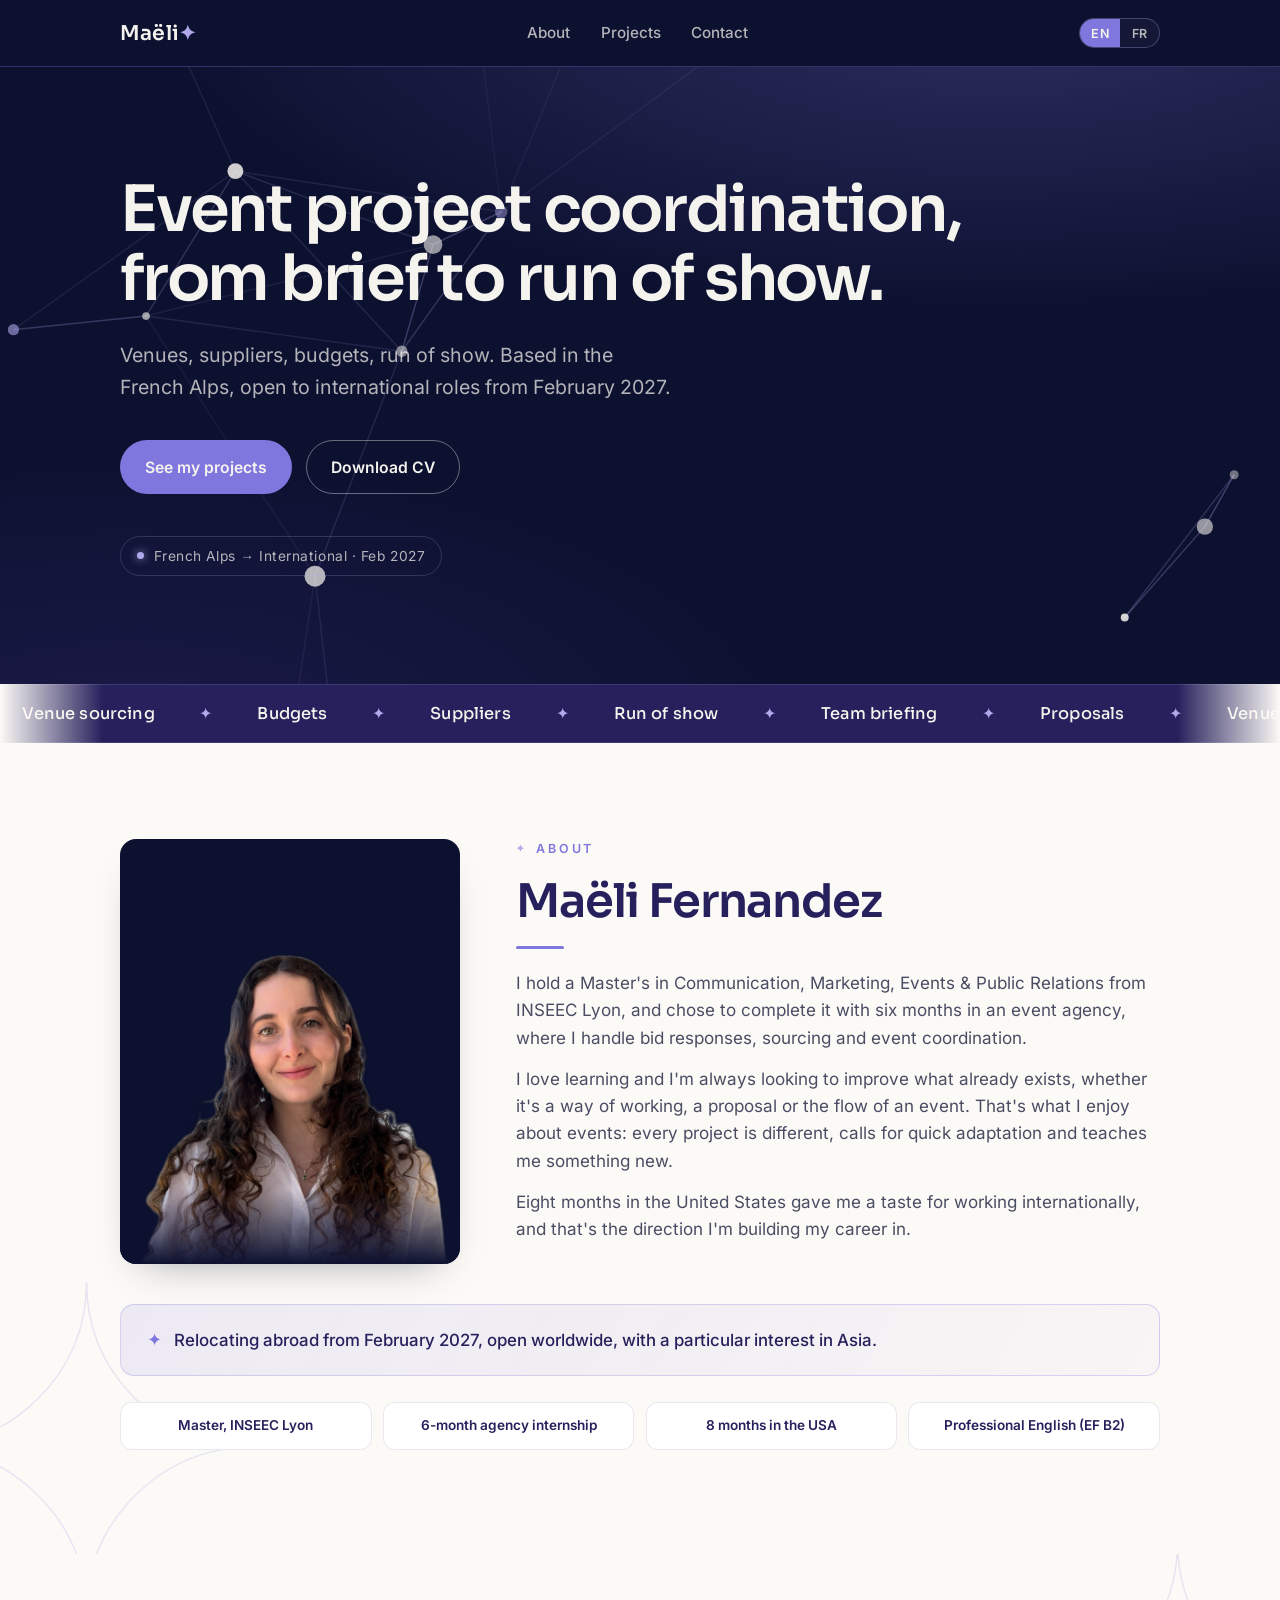
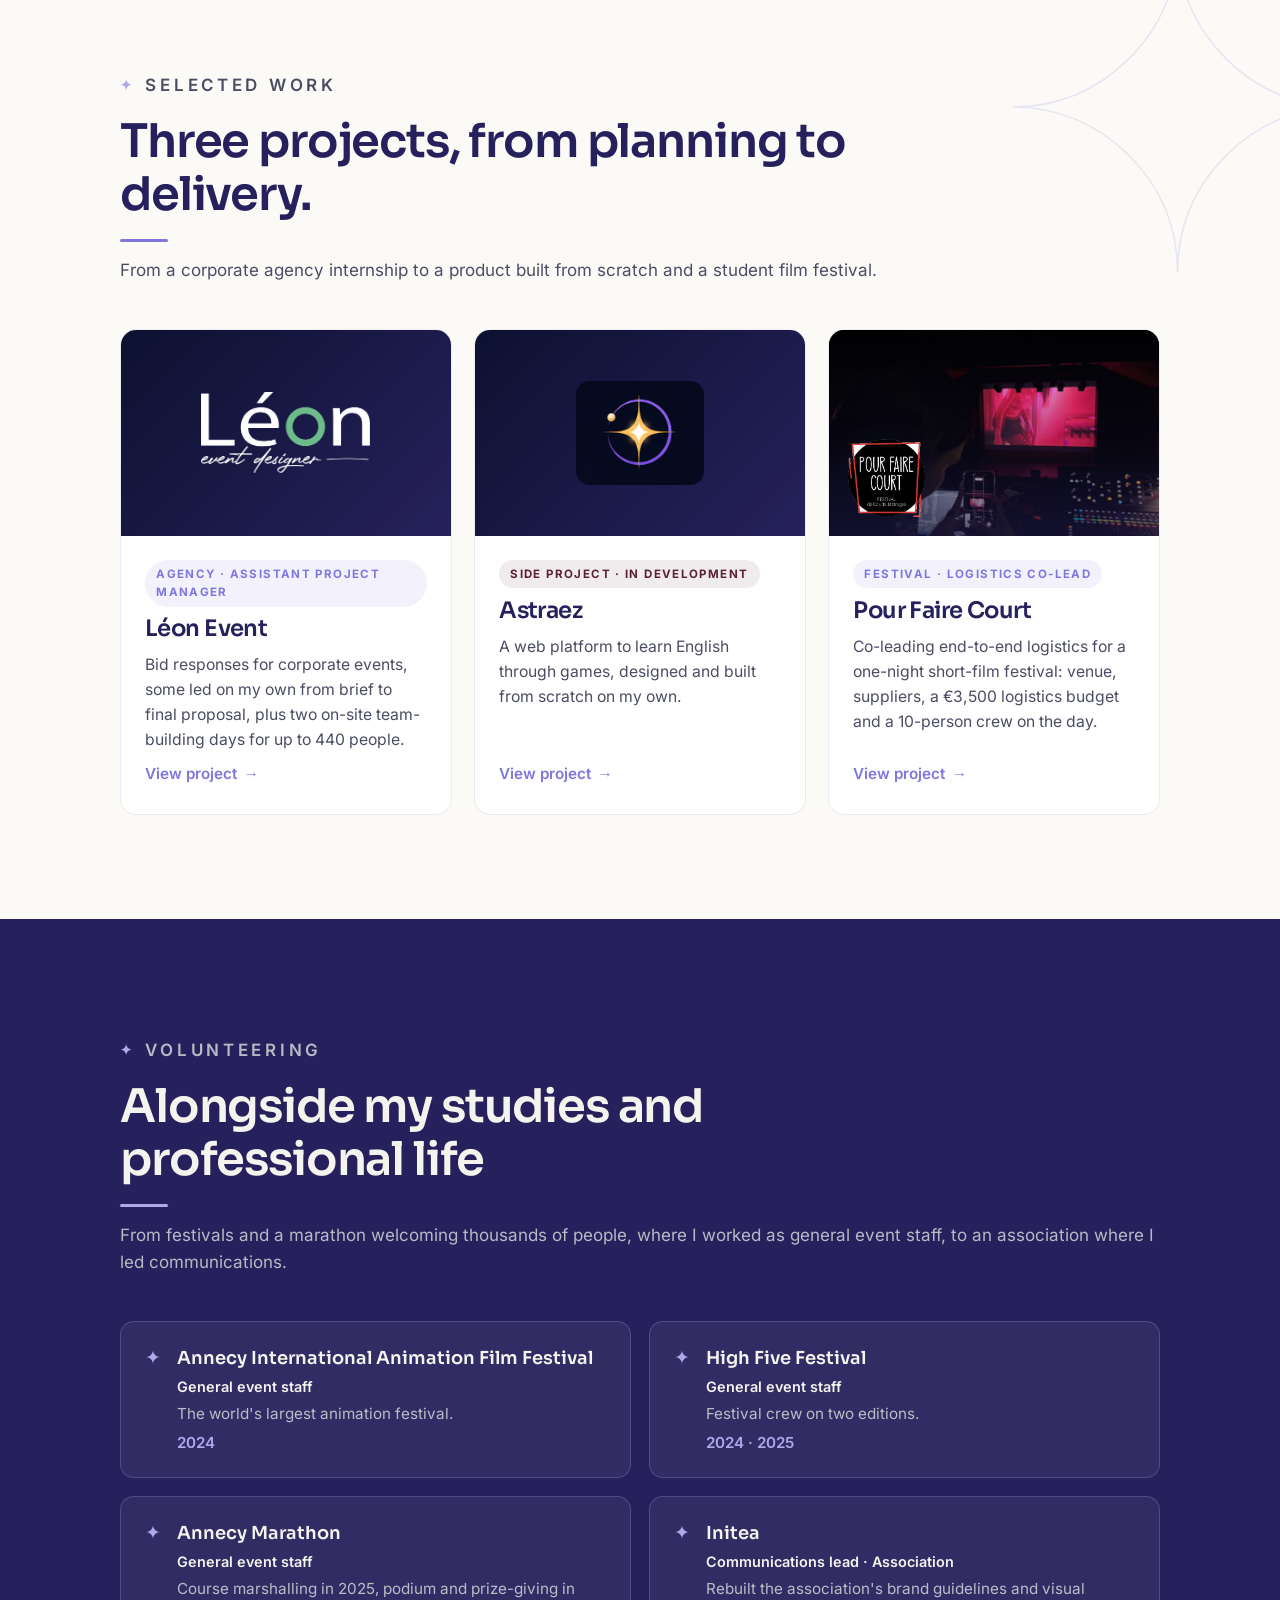
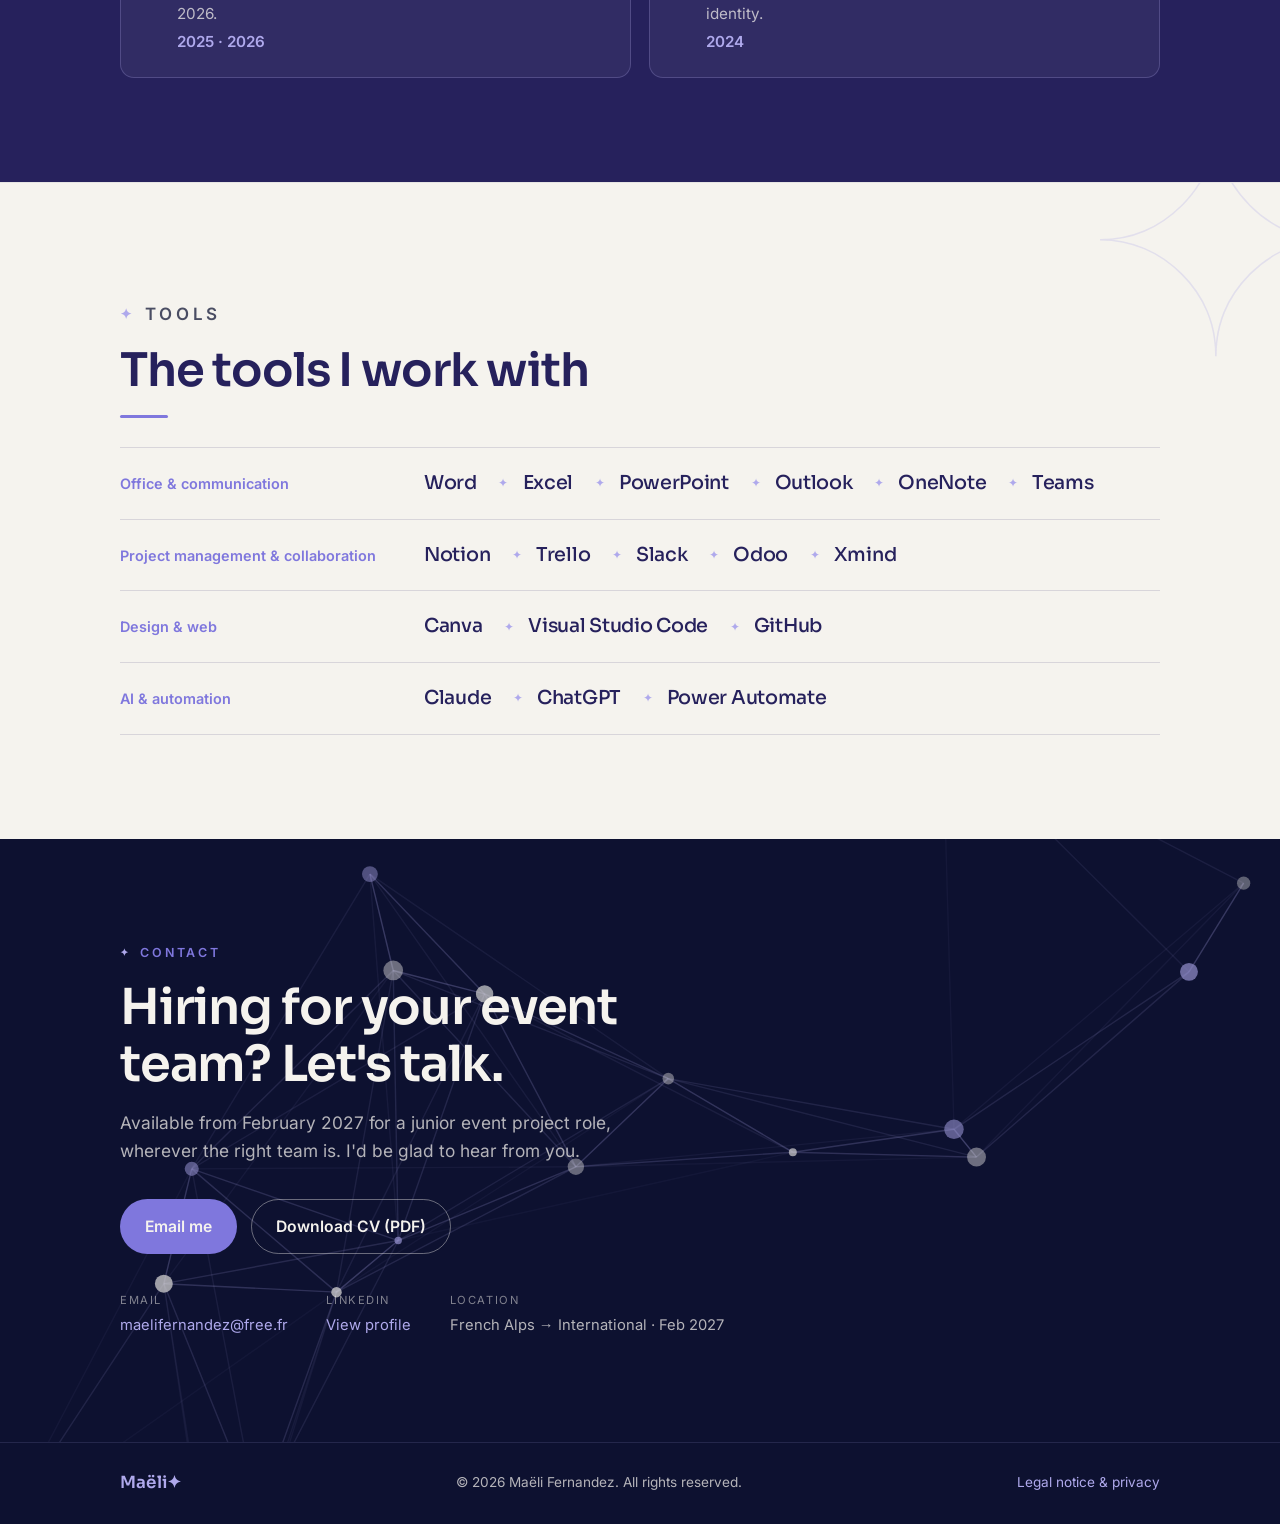
==== commit 4c307ed2: "Add files via upload" ====
--- a/index.html
+++ b/index.html
@@ -3,8 +3,8 @@
 <head>
   <meta charset="UTF-8" />
   <meta name="viewport" content="width=device-width, initial-scale=1.0" />
-  <title>Maëli Fernandez — Event Project Coordinator</title>
-  <meta name="description" content="Maëli Fernandez, event project coordinator. Venues, suppliers, budgets, run of show. Based in the French Alps, relocating to Asia in 2027." />
+  <title>Maëli Fernandez | Event Project Coordinator</title>
+  <meta name="description" content="Maëli Fernandez, event project coordinator. Venues, suppliers, budgets, run of show. Based in the French Alps, open to international roles from February 2027." />
   <meta name="author" content="Maëli Fernandez" />
 
   <link rel="canonical" href="https://maelifernandez.com/" />
@@ -12,8 +12,8 @@
   <!-- Open Graph / LinkedIn preview -->
   <meta property="og:type" content="website" />
   <meta property="og:url" content="https://maelifernandez.com/" />
-  <meta property="og:title" content="Maëli Fernandez — Event Project Coordinator" />
-  <meta property="og:description" content="Great events look effortless. Mine are planned that way. Relocating to Asia in 2027." />
+  <meta property="og:title" content="Maëli Fernandez | Event Project Coordinator" />
+  <meta property="og:description" content="Event project coordination, from brief to run of show. Open to international roles from February 2027." />
   <meta property="og:image" content="https://maelifernandez.com/assets/og-image.png" />
   <meta property="og:image:width" content="1200" />
   <meta property="og:image:height" content="630" />
@@ -22,10 +22,12 @@
   <link rel="icon" href="assets/favicon.svg" type="image/svg+xml" />
   <link rel="apple-touch-icon" href="assets/favicon.svg" />
 
-  <!-- Fonts -->
-  <link rel="preconnect" href="https://fonts.googleapis.com" />
-  <link rel="preconnect" href="https://fonts.gstatic.com" crossorigin />
-  <link href="https://fonts.googleapis.com/css2?family=Fraunces:ital,opsz,wght@0,9..144,400..600;1,9..144,400..600&family=Inter:wght@400;500;600;700&display=swap" rel="stylesheet" />
+  <!-- Fonts: hosted on this site (no Google Fonts call) -->
+  <link rel="preload" href="assets/fonts/sora-latin-wght-normal.woff2" as="font" type="font/woff2" crossorigin />
+  <link rel="preload" href="assets/fonts/inter-latin-wght-normal.woff2" as="font" type="font/woff2" crossorigin />
+
+  <!-- Visitor statistics: Umami (anonymous, no cookies). Counts only on maelifernandez.com -->
+  <script defer src="https://cloud.umami.is/script.js" data-website-id="1710d899-1cf3-4249-9c58-daa18b0823d8" data-domains="maelifernandez.com,www.maelifernandez.com" data-do-not-track="true"></script>
 
   <link rel="stylesheet" href="css/style.css" />
   <script>document.documentElement.classList.add("js");</script>
@@ -36,8 +38,8 @@
     <div class="wrap nav__inner">
       <a class="brand" href="index.html">Maëli<span class="star">✦</span></a>
       <nav class="nav__links" aria-label="Primary">
+        <a href="#about" data-i18n="nav.about">About</a>
         <a href="#projects" data-i18n="nav.projects">Projects</a>
-        <a href="#about" data-i18n="nav.about">About</a>
         <a href="#contact" data-i18n="nav.contact">Contact</a>
       </nav>
       <div class="nav__right">
@@ -55,13 +57,13 @@
       <div class="js-constellations hero__constellations" data-count="24" data-link="26"></div>
       <div class="wrap">
         <div class="hero__inner">
-          <h1 data-i18n-html="hero.title.html">Great events look effortless. Mine are <em>planned</em> that way.</h1>
-          <p class="hero__sub" data-i18n="hero.sub">Event project coordinator — venues, suppliers, budgets, run of show. Based in the French Alps, relocating to Asia in 2027.</p>
+          <h1 data-i18n-html="hero.title.html">Event project coordination, from brief to run of show.</h1>
+          <p class="hero__sub" data-i18n="hero.sub">Venues, suppliers, budgets, run of show. Based in the French Alps, open to international roles from February 2027.</p>
           <div class="hero__ctas">
             <a class="btn btn--primary" href="#projects" data-i18n="hero.cta1">See my projects</a>
             <a class="btn btn--ghost" href="assets/cv/Maeli_Fernandez_CV_EN.pdf" download="Maeli_Fernandez_CV_EN.pdf" hreflang="en" data-i18n="hero.cta2" data-i18n-attr="href:cv.href; download:cv.filename; hreflang:cv.hreflang">Download CV</a>
           </div>
-          <div class="hero__meta"><span class="dot"></span><span data-i18n="hero.badge">French Alps → Asia · 2027</span></div>
+          <div class="hero__meta"><span class="dot"></span><span data-i18n="hero.badge">French Alps → International · Feb 2027</span></div>
         </div>
       </div>
     </section>
@@ -78,19 +80,75 @@
       </div>
     </div>
 
+    <!-- ============ ABOUT ============ -->
+    <section class="section about" id="about">
+      <div class="wrap">
+        <div class="about__grid">
+          <div class="about__photo reveal">
+            <img src="assets/img/portrait.png" alt="Maëli Fernandez, event project coordinator" width="938" height="1194" loading="lazy" decoding="async" />
+          </div>
+          <div class="reveal">
+            <p class="eyebrow" data-i18n="about.eyebrow">About</p>
+            <h2 data-i18n="about.title">Maëli Fernandez</h2>
+            <div class="about__bio">
+              <p data-i18n="about.bio1">I hold a Master's in Communication, Marketing, Events &amp; Public Relations from INSEEC Lyon, and chose to complete it with six months in an event agency, where I handle bid responses, sourcing and event coordination.</p>
+              <p data-i18n="about.bio2">I love learning and I'm always looking to improve what already exists, whether it's a way of working, a proposal or the flow of an event. That's what I enjoy about events: every project is different, calls for quick adaptation and teaches me something new.</p>
+              <p data-i18n="about.bio3">Eight months in the United States gave me a taste for working internationally, and that's the direction I'm building my career in.</p>
+            </div>
+          </div>
+        </div>
+        <!-- Full-width band under photo + text -->
+        <div class="about__wide reveal">
+        <div class="relocate">
+          <span class="star">✦</span>
+          <span data-i18n="about.relocate">Relocating abroad from February 2027, open worldwide, with a particular interest in Asia.</span>
+        </div>
+        <div class="about__facts">
+          <span class="fact" data-i18n="about.fact1">Master, INSEEC Lyon</span>
+          <span class="fact" data-i18n="about.fact2">6-month agency internship</span>
+          <span class="fact" data-i18n="about.fact3">8 months in the USA</span>
+          <span class="fact" data-i18n="about.fact4">Professional English (EF B2)</span>
+        </div>
+        </div>
+      </div>
+    </section>
+
     <!-- ============ PROJECTS ============ -->
     <section class="section" id="projects">
       <div class="wrap">
         <div class="section-head reveal">
           <p class="eyebrow" data-i18n="projects.eyebrow">Selected work</p>
-          <h2 data-i18n="projects.title">Three projects, one throughline: making the plan hold on the day.</h2>
-          <p data-i18n="projects.lead">From a student film festival to a corporate agency internship to a product I built from scratch.</p>
+          <h2 data-i18n="projects.title">Three projects, from planning to delivery.</h2>
+          <p data-i18n="projects.lead">From a corporate agency internship to a product built from scratch and a student film festival.</p>
         </div>
         <div class="cards">
+          <a class="card reveal" href="projects/leon-event.html">
+            <!-- To add a photo: add class card__thumb--photo and an <img> line before the logo, like card 01 -->
+            <div class="card__thumb">
+              <img class="card__logo" src="assets/img/logo-leon-event.png" alt="Léon Event logo" width="372" height="179" loading="lazy" decoding="async" />
+            </div>
+            <div class="card__body">
+              <span class="card__tag" data-i18n="p2.tag">Agency · Assistant project manager</span>
+              <h3 data-i18n="p2.title">Léon Event</h3>
+              <p data-i18n="p2.desc">Bid responses for corporate events, some led on my own from brief to final proposal, plus two on-site team-building days for up to 440 people.</p>
+              <span class="card__more"><span data-i18n="projects.more">View project</span><span class="arrow">→</span></span>
+            </div>
+          </a>
+          <a class="card reveal" href="projects/astraez.html">
+            <div class="card__thumb">
+              <img class="card__logo card__logo--tile" src="assets/img/logo-astraez.png" alt="Astraez logo" width="306" height="248" loading="lazy" decoding="async" />
+            </div>
+            <div class="card__body">
+              <span class="card__tag card__tag--wip" data-i18n="p3.tag">Side project · In development</span>
+              <h3 data-i18n="p3.title">Astraez</h3>
+              <p data-i18n="p3.desc">A web platform to learn English through games, designed and built from scratch on my own.</p>
+              <span class="card__more"><span data-i18n="projects.more">View project</span><span class="arrow">→</span></span>
+            </div>
+          </a>
           <a class="card reveal" href="projects/pour-faire-court.html">
             <div class="card__thumb card__thumb--photo">
               <img src="assets/img/pfc-regie.jpg" alt="" width="1536" height="2048" loading="lazy" decoding="async" />
-              <span class="card__index">01</span>
+              <img class="card__logo" src="assets/img/logo-pour-faire-court.png" alt="Pour Faire Court logo" width="249" height="252" loading="lazy" decoding="async" />
             </div>
             <div class="card__body">
               <span class="card__tag" data-i18n="p1.tag">Festival · Logistics co-lead</span>
@@ -99,96 +157,109 @@
               <span class="card__more"><span data-i18n="projects.more">View project</span><span class="arrow">→</span></span>
             </div>
           </a>
-          <a class="card reveal" href="projects/leon-event.html">
-            <div class="card__thumb"><span class="card__index">02</span></div>
-            <div class="card__body">
-              <span class="card__tag" data-i18n="p2.tag">Agency · Event assistant</span>
-              <h3 data-i18n="p2.title">Léon Event</h3>
-              <p data-i18n="p2.desc">Supporting corporate events end to end — client brief, sourcing, cost comparisons and proposal decks.</p>
-              <span class="card__more"><span data-i18n="projects.more">View project</span><span class="arrow">→</span></span>
-            </div>
-          </a>
-          <a class="card reveal" href="projects/astraez.html">
-            <div class="card__thumb"><span class="card__index">03</span></div>
-            <div class="card__body">
-              <span class="card__tag card__tag--wip" data-i18n="p3.tag">Side project · In development</span>
-              <h3 data-i18n="p3.title">Astraez</h3>
-              <p data-i18n="p3.desc">A web platform to teach English in French schools — designed and built from zero, managed solo.</p>
-              <span class="card__more"><span data-i18n="projects.more">View project</span><span class="arrow">→</span></span>
-            </div>
-          </a>
-        </div>
-      </div>
-    </section>
-
-    <!-- ============ VOLUNTEERING ============ -->
+        </div>
+      </div>
+    </section>
+
+    <!-- ============ VOLUNTEERING ============
+         Every volunteering entry uses the SAME card: title / role / one line / years.
+         To add one: copy a whole <div class="vol reveal">…</div> block, give it the
+         next number (vol.5…) and add the matching lines in js/i18n.js. -->
     <section class="section volunteer">
       <div class="wrap">
         <div class="section-head reveal">
-          <p class="eyebrow" data-i18n="vol.eyebrow">On the ground</p>
-          <h2 data-i18n="vol.title">Event volunteering</h2>
-          <p data-i18n="vol.lead">Live-event experience where things move fast and coordination is everything.</p>
+          <p class="eyebrow" data-i18n="vol.eyebrow">Volunteering</p>
+          <h2 data-i18n="vol.title">Alongside my studies and professional life</h2>
+          <p data-i18n="vol.lead">From festivals and a marathon welcoming thousands of people, where I worked as general event staff, to an association where I led communications.</p>
         </div>
         <div class="volunteer__grid">
           <div class="vol reveal">
             <span class="vol__star">✦</span>
             <div>
               <h4 data-i18n="vol.1.title">Annecy International Animation Film Festival</h4>
-              <p data-i18n="vol.1.desc">Festival crew — the world's largest animation festival.</p>
+              <p class="vol__role" data-i18n="vol.1.role">General event staff</p>
+              <p data-i18n="vol.1.desc">The world's largest animation festival.</p>
               <p class="years" data-i18n="vol.1.year">2024</p>
             </div>
-            <figure class="vol__shot">
-              <img src="assets/img/annecy-plein-air.jpg"
-                   alt="Open-air screening at the Annecy International Animation Film Festival, the audience gathered in front of the screen at dusk."
-                   width="1080" height="1920" loading="lazy" decoding="async" />
-              <figcaption data-i18n="vol.1.credit">Annecy International Animation Film Festival, 2024 — festival crew.</figcaption>
-            </figure>
           </div>
           <div class="vol reveal">
             <span class="vol__star">✦</span>
             <div>
-              <h4 data-i18n="vol.2.title">Annecy Marathon</h4>
-              <p data-i18n="vol.2.desc">Course marshalling in 2025; podium & prize-giving in 2026.</p>
-              <p class="years" data-i18n="vol.2.year">2025 · 2026</p>
-            </div>
-          </div>
-        </div>
-
-        <div class="vol-beyond reveal">
-          <h3 class="vol-beyond__title" data-i18n="vol.beyond.title">Volunteering beyond events</h3>
-          <ul class="vol-beyond__list">
-            <li><span class="vol-beyond__name" data-i18n="vol.3.name">Initea</span> — <span data-i18n="vol.3.role">Head of communications, independent association, 2024 (5 months)</span></li>
-            <li><span data-i18n="vol.4.role">Communications advice for an Annecy-based association (occasional volunteering)</span></li>
-          </ul>
-        </div>
-      </div>
-    </section>
-
-    <!-- ============ ABOUT ============ -->
-    <section class="section about" id="about">
-      <div class="wrap">
-        <div class="about__grid">
-          <div class="about__photo reveal">
-            <img src="assets/img/portrait.png" alt="Maëli Fernandez, event project coordinator" width="938" height="1194" loading="lazy" decoding="async" />
-          </div>
-          <div class="reveal">
-            <p class="eyebrow" data-i18n="about.eyebrow">About</p>
-            <h2 data-i18n="about.title">Maëli Fernandez</h2>
-            <div class="about__bio">
-              <p data-i18n="about.bio1">I hold a Master's in Communication, Marketing, Events & PR from INSEEC Lyon. After graduating, I chose to add a six-month agency internship to sharpen my hands-on, on-the-ground experience.</p>
-              <p data-i18n="about.bio2">Eight months living in the United States showed me how much I learn from working inside another culture — I'm now looking to do it again in Asia. I work in professional English (EF B2).</p>
-              <p data-i18n="about.bio3">I'm most at home in the planning phase — the sourcing, the budgets, the run of show — where good preparation quietly decides how the day goes.</p>
-            </div>
-            <div class="relocate">
-              <span class="star">✦</span>
-              <span data-i18n="about.relocate">Moving to Asia in 2027. Japan, South Korea, Taiwan and Hong Kong each grant French nationals a 12-month working holiday visa, so I can join the right team wherever it is — self-sponsored, no employer sponsorship required.</span>
-            </div>
-            <div class="about__facts">
-              <span class="fact" data-i18n="about.fact1">Master — INSEEC Lyon</span>
-              <span class="fact" data-i18n="about.fact2">6-month agency internship</span>
-              <span class="fact" data-i18n="about.fact3">8 months in the USA</span>
-              <span class="fact" data-i18n="about.fact4">Professional English (EF B2)</span>
-            </div>
+              <h4 data-i18n="vol.2.title">High Five Festival</h4>
+              <p class="vol__role" data-i18n="vol.2.role">General event staff</p>
+              <p data-i18n="vol.2.desc">Festival crew on two editions.</p>
+              <p class="years" data-i18n="vol.2.year">2024 · 2025</p>
+            </div>
+          </div>
+          <div class="vol reveal">
+            <span class="vol__star">✦</span>
+            <div>
+              <h4 data-i18n="vol.3.title">Annecy Marathon</h4>
+              <p class="vol__role" data-i18n="vol.3.role">General event staff</p>
+              <p data-i18n="vol.3.desc">Course marshalling in 2025, podium and prize-giving in 2026.</p>
+              <p class="years" data-i18n="vol.3.year">2025 · 2026</p>
+            </div>
+          </div>
+          <div class="vol reveal">
+            <span class="vol__star">✦</span>
+            <div>
+              <h4 data-i18n="vol.4.title">Initea</h4>
+              <p class="vol__role" data-i18n="vol.4.role">Communications lead · Association</p>
+              <p data-i18n="vol.4.desc">Rebuilt the association's brand guidelines and visual identity.</p>
+              <p class="years" data-i18n="vol.4.year">2024</p>
+            </div>
+          </div>
+        </div>
+      </div>
+    </section>
+
+    <!-- ============ TOOLS ============
+         Optional icons: put an official icon file in assets/img/tools/ named like
+         the tool (e.g. canva.svg, visual-studio-code.svg, power-automate.svg).
+         It shows up automatically; without a file, only the name is shown. -->
+    <section class="section tools" id="tools">
+      <div class="wrap">
+        <div class="section-head reveal">
+          <p class="eyebrow" data-i18n="tools.eyebrow">Tools</p>
+          <h2 data-i18n="tools.title">The tools I work with</h2>
+        </div>
+        <div class="tools__table reveal">
+          <div class="tools__row">
+            <h3 data-i18n="tools.g1">Office &amp; communication</h3>
+            <ul class="tools__list">
+              <li class="tool"><img src="assets/img/tools/word.svg" alt="" onerror="this.remove()">Word</li>
+              <li class="tool"><img src="assets/img/tools/excel.svg" alt="" onerror="this.remove()">Excel</li>
+              <li class="tool"><img src="assets/img/tools/powerpoint.svg" alt="" onerror="this.remove()">PowerPoint</li>
+              <li class="tool"><img src="assets/img/tools/outlook.svg" alt="" onerror="this.remove()">Outlook</li>
+              <li class="tool"><img src="assets/img/tools/onenote.svg" alt="" onerror="this.remove()">OneNote</li>
+              <li class="tool"><img src="assets/img/tools/teams.svg" alt="" onerror="this.remove()">Teams</li>
+            </ul>
+          </div>
+          <div class="tools__row">
+            <h3 data-i18n="tools.g2">Project management &amp; collaboration</h3>
+            <ul class="tools__list">
+              <li class="tool"><img src="assets/img/tools/notion.svg" alt="" onerror="this.remove()">Notion</li>
+              <li class="tool"><img src="assets/img/tools/trello.svg" alt="" onerror="this.remove()">Trello</li>
+              <li class="tool"><img src="assets/img/tools/slack.svg" alt="" onerror="this.remove()">Slack</li>
+              <li class="tool"><img src="assets/img/tools/odoo.svg" alt="" onerror="this.remove()">Odoo</li>
+              <li class="tool"><img src="assets/img/tools/xmind.svg" alt="" onerror="this.remove()">Xmind</li>
+            </ul>
+          </div>
+          <div class="tools__row">
+            <h3 data-i18n="tools.g3">Design &amp; web</h3>
+            <ul class="tools__list">
+              <li class="tool"><img src="assets/img/tools/canva.svg" alt="" onerror="this.remove()">Canva</li>
+              <li class="tool"><img src="assets/img/tools/visual-studio-code.svg" alt="" onerror="this.remove()">Visual Studio Code</li>
+              <li class="tool"><img src="assets/img/tools/github.svg" alt="" onerror="this.remove()">GitHub</li>
+            </ul>
+          </div>
+          <div class="tools__row">
+            <h3 data-i18n="tools.g4">AI &amp; automation</h3>
+            <ul class="tools__list">
+              <li class="tool"><img src="assets/img/tools/claude.svg" alt="" onerror="this.remove()">Claude</li>
+              <li class="tool"><img src="assets/img/tools/chatgpt.svg" alt="" onerror="this.remove()">ChatGPT</li>
+              <li class="tool"><img src="assets/img/tools/power-automate.svg" alt="" onerror="this.remove()">Power Automate</li>
+            </ul>
           </div>
         </div>
       </div>
@@ -200,8 +271,8 @@
       <div class="wrap">
         <div class="reveal">
           <p class="eyebrow" data-i18n="contact.eyebrow">Contact</p>
-          <h2 data-i18n="contact.title">Let's talk about your next event.</h2>
-          <p class="lead" data-i18n="contact.lead">Available for junior event project management roles from spring 2027. I'd be glad to hear from you.</p>
+          <h2 data-i18n="contact.title">Hiring for your event team? Let's talk.</h2>
+          <p class="lead" data-i18n="contact.lead">Available from February 2027 for a junior event project role, wherever the right team is. I'd be glad to hear from you.</p>
           <div class="contact__actions">
             <a class="btn btn--primary" href="mailto:maelifernandez@free.fr" data-i18n="contact.email">Email me</a>
             <a class="btn btn--ghost" href="assets/cv/Maeli_Fernandez_CV_EN.pdf" download="Maeli_Fernandez_CV_EN.pdf" hreflang="en" data-i18n="contact.cv" data-i18n-attr="href:cv.href; download:cv.filename; hreflang:cv.hreflang">Download CV (PDF)</a>
@@ -217,7 +288,7 @@
             </div>
             <div>
               <span class="label" data-i18n="contact.label.location">Location</span>
-              <span data-i18n="contact.location">French Alps → Asia · 2027</span>
+              <span data-i18n="contact.location">French Alps → International · Feb 2027</span>
             </div>
           </div>
         </div>
@@ -230,7 +301,7 @@
     <div class="wrap footer__inner">
       <a class="brand" href="index.html">Maëli<span class="star">✦</span></a>
       <span data-i18n="footer.copy">© 2026 Maëli Fernandez. All rights reserved.</span>
-      <span data-i18n="footer.built">Built with care in the French Alps.</span>
+      <a href="mentions-legales.html" data-i18n="footer.legal">Legal notice &amp; privacy</a>
     </div>
   </footer>
 
--- a/css/style.css
+++ b/css/style.css
@@ -1,8 +1,23 @@
 /* ============================================================
-   Maëli Fernandez — Portfolio
+   Maëli Fernandez - Portfolio
    Design tokens, base styles, components.
    Palette & type per brief. Mobile-first.
    ============================================================ */
+
+/* ---------- Fonts (self-hosted - no call to Google, GDPR-friendly) ----------
+   Sora = titles, Inter = body text. Files live in assets/fonts/. */
+@font-face { font-family: "Sora"; font-style: normal; font-display: swap; font-weight: 100 800;
+  src: url("../assets/fonts/sora-latin-wght-normal.woff2") format("woff2");
+  unicode-range: U+0000-00FF,U+0131,U+0152-0153,U+02BB-02BC,U+02C6,U+02DA,U+02DC,U+0304,U+0308,U+0329,U+2000-206F,U+20AC,U+2122,U+2191,U+2193,U+2212,U+2215,U+FEFF,U+FFFD; }
+@font-face { font-family: "Sora"; font-style: normal; font-display: swap; font-weight: 100 800;
+  src: url("../assets/fonts/sora-latin-ext-wght-normal.woff2") format("woff2");
+  unicode-range: U+0100-02BA,U+02BD-02C5,U+02C7-02CC,U+02CE-02D7,U+02DD-02FF,U+0304,U+0308,U+0329,U+1D00-1DBF,U+1E00-1E9F,U+1EF2-1EFF,U+2020,U+20A0-20AB,U+20AD-20C0,U+2113,U+2C60-2C7F,U+A720-A7FF; }
+@font-face { font-family: "Inter"; font-style: normal; font-display: swap; font-weight: 100 900;
+  src: url("../assets/fonts/inter-latin-wght-normal.woff2") format("woff2");
+  unicode-range: U+0000-00FF,U+0131,U+0152-0153,U+02BB-02BC,U+02C6,U+02DA,U+02DC,U+0304,U+0308,U+0329,U+2000-206F,U+20AC,U+2122,U+2191,U+2193,U+2212,U+2215,U+FEFF,U+FFFD; }
+@font-face { font-family: "Inter"; font-style: normal; font-display: swap; font-weight: 100 900;
+  src: url("../assets/fonts/inter-latin-ext-wght-normal.woff2") format("woff2");
+  unicode-range: U+0100-02BA,U+02BD-02C5,U+02C7-02CC,U+02CE-02D7,U+02DD-02FF,U+0304,U+0308,U+0329,U+1D00-1DBF,U+1E00-1E9F,U+1EF2-1EFF,U+2020,U+20A0-20AB,U+20AD-20C0,U+2113,U+2C60-2C7F,U+A720-A7FF; }
 
 :root {
   /* Colours */
@@ -20,12 +35,13 @@
   --cream-soft: rgba(245, 243, 238, 0.72); /* secondary text on dark */
 
   /* Type */
-  --serif: "Fraunces", Georgia, "Times New Roman", serif;
+  /* "--serif" is the historic name of the TITLE font - it is now Sora (sans). */
+  --serif: "Sora", "Segoe UI", -apple-system, BlinkMacSystemFont, Roboto, sans-serif;
   --sans: "Inter", -apple-system, BlinkMacSystemFont, "Segoe UI", Roboto, sans-serif;
 
   /* Layout */
   --maxw: 1120px;         /* default page width (home) */
-  --maxw-proj: 1400px;    /* wider on project pages so wide screens breathe */
+  --maxw-proj: 1180px;    /* wider on project pages so wide screens breathe */
   --pad: clamp(1.25rem, 5vw, 2.5rem);
   --radius: 16px;
   --shadow: 0 18px 40px -24px rgba(13, 17, 48, 0.45);
@@ -34,8 +50,8 @@
      text  → paragraphs (kept readable)
      mid   → section titles, lists, "hard/learn" blocks
      media → galleries, video, key-figures row (fills the main column) */
-  --w-text: 65ch;
-  --w-mid: 46rem;
+  --w-text: 100%;
+  --w-mid: 100%;
 
   --ease: cubic-bezier(0.22, 1, 0.36, 1);
 }
@@ -74,7 +90,7 @@
 .star { color: var(--violet); }
 
 .serif { font-family: var(--serif); }
-h1, h2, h3 { font-family: var(--serif); font-weight: 500; line-height: 1.12; letter-spacing: -0.01em; }
+h1, h2, h3 { font-family: var(--serif); font-weight: 600; line-height: 1.15; letter-spacing: -0.025em; }
 
 .btn {
   display: inline-flex; align-items: center; gap: 0.55rem;
@@ -97,10 +113,8 @@
 /* ---------- Nav ---------- */
 .nav {
   position: sticky; top: 0; z-index: 50;
-  background: rgba(13, 17, 48, 0.82);
-  backdrop-filter: saturate(140%) blur(12px);
-  -webkit-backdrop-filter: saturate(140%) blur(12px);
-  border-bottom: 1px solid rgba(175,169,236,0.14);
+  background: var(--night);
+  border-bottom: 1px solid rgba(127,119,221,0.35);
 }
 .nav__inner { display: flex; align-items: center; justify-content: space-between; gap: 1rem; height: 66px; }
 .brand {
@@ -151,8 +165,8 @@
 .hero__inner { padding-block: clamp(3.5rem, 12vh, 7rem); max-width: 20ch; }
 .hero__inner { max-width: none; }
 .hero h1 {
-  font-size: clamp(2.35rem, 6.2vw, 4.35rem); line-height: 1.06; letter-spacing: -0.02em;
-  max-width: 16ch;
+  font-size: clamp(2.2rem, 5.6vw, 4rem); line-height: 1.08; letter-spacing: -0.035em;
+  max-width: 18ch;
 }
 .hero h1 em {
   font-style: italic; position: relative; white-space: nowrap;
@@ -180,12 +194,13 @@
 }
 .marquee__track { display: inline-flex; gap: 0; will-change: transform; animation: marquee 30s linear infinite; }
 .marquee:hover .marquee__track { animation-play-state: paused; }
-.marquee span { font-family: var(--serif); font-size: 1.1rem; letter-spacing: 0.04em; padding-inline: 1.4rem; }
+.marquee span { font-family: var(--serif); font-size: 1.02rem; font-weight: 500; letter-spacing: 0.01em; padding-inline: 1.4rem; }
 .marquee .sep { color: var(--violet-light); }
 @keyframes marquee { to { transform: translateX(-50%); } }
 
 /* ---------- Sections on light ---------- */
-.section-head { max-width: 52ch; margin-bottom: 2.8rem; }
+.section-head { max-width: none; margin-bottom: 2.8rem; }
+.section-head h2 { max-width: 24ch; }
 .section-head h2 { color: var(--violet-deep); font-size: clamp(1.9rem, 4.5vw, 2.9rem); }
 .section-head p { margin-top: 0.9rem; color: var(--ink-soft); font-size: 1.06rem; }
 
@@ -205,15 +220,21 @@
   display: flex; align-items: flex-end; padding: 1.2rem;
 }
 .card__thumb img { position: absolute; inset: 0; width: 100%; height: 100%; object-fit: cover; }
-.card__index {
-  font-family: var(--serif); font-size: 3.4rem; color: rgba(175,169,236,0.5); line-height: 1; position: relative; z-index: 1;
-}
+/* Company / project logo on the thumbnail.
+   Without a photo: the logo sits centred on the night-blue ground.
+   With a photo (.card__thumb--photo): the logo moves to the bottom-left corner. */
+.card__logo {
+  position: relative; z-index: 2; margin: auto; display: block;
+  width: auto; height: auto; max-width: 58%; max-height: 62%; object-fit: contain;
+}
+.card__thumb .card__logo { position: relative; inset: auto; width: auto; height: auto; max-width: 58%; max-height: 62%; object-fit: contain; }
+.card__logo--tile { border-radius: 14px; }
 /* photo thumbnail: scrim keeps the index number legible over the image */
 .card__thumb--photo::after {
   content: ""; position: absolute; inset: 0; z-index: 1;
   background: linear-gradient(to top, rgba(26,22,64,0.72) 0%, rgba(26,22,64,0.25) 45%, rgba(26,22,64,0.05) 100%);
 }
-.card__thumb--photo .card__index { z-index: 2; color: #fff; text-shadow: 0 2px 12px rgba(26,22,64,0.6); }
+.card__thumb.card__thumb--photo .card__logo { margin: auto auto 0 0; max-width: 42%; max-height: 46%; filter: drop-shadow(0 4px 14px rgba(13,17,48,0.55)); }
 .card__body { padding: 1.5rem 1.5rem 1.7rem; display: flex; flex-direction: column; gap: 0.6rem; flex: 1; }
 .card__tag {
   align-self: flex-start; font-size: 0.72rem; font-weight: 700; letter-spacing: 0.12em; text-transform: uppercase;
@@ -229,17 +250,21 @@
 @media (min-width: 720px) { .cards { grid-template-columns: repeat(3, 1fr); } }
 
 /* ---------- Volunteering band ---------- */
-.volunteer { background: var(--off-white); border-block: 1px solid rgba(38,33,92,0.07); }
+.volunteer { background: var(--violet-deep); color: var(--off-white); position: relative; overflow: hidden; }
+.volunteer .section-head h2 { color: var(--off-white); }
+.volunteer .section-head p { color: var(--cream-soft); }
+.volunteer .eyebrow { color: var(--violet-light); }
 .volunteer__grid { display: grid; gap: 1.1rem; grid-template-columns: 1fr; margin-top: 2rem; }
 .vol {
-  background: #fff; border: 1px solid rgba(38,33,92,0.08); border-radius: 14px; padding: 1.4rem 1.5rem;
+  background: rgba(255,255,255,0.05); border: 1px solid rgba(175,169,236,0.25); border-radius: 14px; padding: 1.4rem 1.5rem;
   display: flex; gap: 1rem; align-items: flex-start;
 }
 .vol__star { color: var(--violet-light); font-size: 1.2rem; line-height: 1.4; }
-.vol h4 { font-family: var(--serif); font-weight: 600; font-size: 1.12rem; color: var(--violet-deep); }
-.vol p { color: var(--ink-soft); font-size: 0.95rem; margin-top: 0.25rem; }
-.vol .years { font-weight: 600; color: var(--violet); }
-/* discreet supporting visual — deliberately small so volunteering stays
+.vol h4 { font-family: var(--serif); font-weight: 600; font-size: 1.12rem; color: var(--off-white); }
+.vol p { color: var(--cream-soft); font-size: 0.95rem; margin-top: 0.25rem; }
+.vol .vol__role { font-weight: 600; color: var(--off-white); font-size: 0.9rem; margin-top: 0.15rem; }
+.vol .years { font-weight: 600; color: var(--violet-light); }
+/* discreet supporting visual - deliberately small so volunteering stays
    secondary to the project cards above */
 .vol__shot { margin: 0 0 0 auto; flex: 0 0 84px; max-width: 84px; }
 .vol__shot img {
@@ -254,31 +279,21 @@
 
 /* Volunteering lead sits on one line on desktop (the default 52ch measure
    would break this ~70-char sentence in two); still wraps gracefully on mobile */
-.volunteer .section-head { max-width: 42rem; }
+
 .volunteer .section-head p { text-wrap: pretty; }
 
-/* Level 2 — associative volunteering: deliberately secondary. No card, no
-   visual, reduced type; a quiet supporting note under the event cards. */
-.vol-beyond { margin-top: 2.4rem; padding-top: 1.6rem; border-top: 1px solid rgba(38,33,92,0.1); }
-.vol-beyond__title {
-  font-family: var(--sans); font-weight: 600; font-size: 0.78rem; letter-spacing: 0.14em;
-  text-transform: uppercase; color: var(--violet); margin-bottom: 0.9rem;
-}
-.vol-beyond__list { list-style: none; display: grid; gap: 0.5rem; max-width: 60ch; }
-.vol-beyond__list li { color: var(--ink-soft); font-size: 0.92rem; line-height: 1.5; }
-.vol-beyond__name { font-weight: 600; color: var(--violet-deep); }
 
 /* ---------- About ---------- */
 .about { background: var(--cream); }
 .about__grid { display: grid; gap: 2.5rem; grid-template-columns: 1fr; align-items: start; }
 .about__photo {
   aspect-ratio: 4 / 5; border-radius: var(--radius); overflow: hidden; position: relative;
-  background: #0D1130; /* hero night blue — the cut-out portrait sits on the charter's ground */
+  background: #0D1130; /* hero night blue - the cut-out portrait sits on the charter's ground */
   box-shadow: var(--shadow); max-width: 360px;
 }
 .about__photo img {
   display: block; width: 100%; height: 100%; object-fit: cover; object-position: center top;
-  /* the cut-out has empty margins baked in — scale up from the top so the shoulders reach the frame */
+  /* the cut-out has empty margins baked in - scale up from the top so the shoulders reach the frame */
   transform: scale(1.28); transform-origin: center top;
 }
 .about__photo::after {
@@ -287,7 +302,7 @@
 }
 .about h2 { color: var(--violet-deep); font-size: clamp(1.9rem, 4.5vw, 2.9rem); }
 .about__bio { margin-top: 1.3rem; }
-.about__bio p { color: var(--ink-soft); margin-top: 0.9rem; max-width: 56ch; }
+.about__bio p { color: var(--ink-soft); margin-top: 0.9rem; }
 .relocate {
   margin-top: 1.6rem; padding: 1.15rem 1.3rem; border-radius: 14px;
   background: linear-gradient(120deg, rgba(127,119,221,0.12), rgba(175,169,236,0.06));
@@ -323,7 +338,7 @@
 
 /* ---------- Scroll reveal ----------
    The fade is opt-in: it only applies once JS has set .js on <html>.
-   Without JS (or if a script fails) content renders fully visible —
+   Without JS (or if a script fails) content renders fully visible -
    nothing is ever hidden behind a script that may not run. */
 .js .reveal { opacity: 0; transform: translateY(22px); transition: opacity 0.7s var(--ease), transform 0.7s var(--ease); }
 .js .reveal.is-visible { opacity: 1; transform: none; }
@@ -344,7 +359,7 @@
 .proj-hero__constellations { position: absolute; inset: 0; pointer-events: none; }
 .proj-hero .wrap { position: relative; z-index: 2; padding-block: clamp(3rem, 8vw, 5rem); }
 .back-link {
-  display: inline-flex; align-items: center; gap: 0.45rem; color: var(--cream-soft);
+  display: flex; width: max-content; align-items: center; gap: 0.45rem; color: var(--cream-soft);
   text-decoration: none; font-size: 0.9rem; font-weight: 500; margin-bottom: 1.6rem;
   transition: color 0.2s, gap 0.2s;
 }
@@ -353,7 +368,8 @@
   display: inline-block; font-size: 0.74rem; font-weight: 700; letter-spacing: 0.12em; text-transform: uppercase;
   color: var(--violet-light); border: 1px solid rgba(175,169,236,0.3); border-radius: 100px; padding: 0.35rem 0.85rem; margin-bottom: 1.2rem;
 }
-.proj-hero h1 { font-size: clamp(2.1rem, 5.5vw, 3.6rem); max-width: 18ch; }
+.proj-hero h1 { font-size: clamp(2.2rem, 5.5vw, 3.6rem); }
+.proj-hero__sub { margin-top: 0.6rem; font-size: clamp(1.05rem, 2.2vw, 1.3rem); color: var(--violet-light); font-weight: 500; }
 .proj-hero .meta { margin-top: 1.3rem; color: var(--cream-soft); display: flex; flex-wrap: wrap; gap: 0.5rem 1.5rem; font-size: 0.95rem; }
 .proj-hero .meta b { color: var(--off-white); font-weight: 600; }
 
@@ -375,8 +391,8 @@
 .proj-main h2 { color: var(--violet-deep); font-size: 1.55rem; margin-bottom: 1rem; margin-top: 0; max-width: var(--w-mid); }
 /* Each section is a .reveal wrapper; spacing lives on the wrapper so it
    applies even though every h2 is its wrapper's first child. */
-.proj-main > .reveal { margin-top: 3.8rem; }
-.proj-main > .reveal:first-child { margin-top: 0; }
+.proj-main > .reveal { margin-top: 2.8rem; padding-top: 2.4rem; border-top: 1px solid rgba(127,119,221,0.3); }
+.proj-main > .reveal:first-child { margin-top: 0; padding-top: 0; border-top: 0; }
 /* Media fills the full main column (--measure: 100%); text and list/blocks are
    held to narrower tiers so media visibly overflows the reading column. */
 .proj-main { --measure: 100%; }
@@ -386,9 +402,9 @@
 .proj-main ul li { position: relative; padding-left: 1.6rem; color: var(--ink); }
 .proj-main ul li::before { content: "✦"; position: absolute; left: 0; top: 0.05em; color: var(--violet); font-size: 0.85em; }
 
-/* "The hard parts" — challenge/response items: label as subheading, text below */
+/* "The hard parts" - challenge/response items: label as subheading, text below */
 .hard { display: grid; gap: 1.7rem; max-width: var(--w-mid); }
-.hard__item { padding-left: 1.1rem; border-left: 2px solid rgba(127,119,221,0.35); }
+.hard__item { padding-left: 1.1rem; border-left: 3px solid var(--violet); }
 .hard__item h3 {
   font-family: var(--serif); font-weight: 600; font-size: 1.16rem; line-height: 1.25;
   color: var(--violet-deep); margin-bottom: 0.5rem;
@@ -396,10 +412,10 @@
 .hard__item p { margin-bottom: 0; }
 
 .stats { display: grid; grid-template-columns: repeat(2, 1fr); gap: 1rem; margin: 1.5rem 0 0.5rem; }
-.stat { background: #fff; border: 1px solid rgba(38,33,92,0.08); border-radius: 14px; padding: 1.2rem 1.3rem; }
-.stat .num { font-family: var(--serif); font-size: 2.1rem; color: var(--violet-deep); line-height: 1; }
+.stat { background: #fff; border: 1px solid rgba(38,33,92,0.08); border-top: 3px solid var(--violet); border-radius: 14px; padding: 1.2rem 1.3rem; }
+.stat .num { font-family: var(--serif); font-weight: 600; letter-spacing: -0.03em; font-size: 2rem; color: var(--violet-deep); line-height: 1; }
 .stat .lbl { color: var(--ink-soft); font-size: 0.85rem; margin-top: 0.4rem; }
-@media (min-width: 620px) { .stats { grid-template-columns: repeat(4, 1fr); } }
+@media (min-width: 620px) { .stats { grid-template-columns: repeat(4, 1fr); } .stats--3 { grid-template-columns: repeat(3, 1fr); } }
 
 .gallery { display: grid; gap: 1rem; grid-template-columns: 1fr; margin-top: 1rem; }
 .shot {
@@ -484,14 +500,14 @@
 
 .callout {
   margin-top: 1.4rem; padding: 1.1rem 1.3rem; border-left: 3px solid var(--violet);
-  background: rgba(127,119,221,0.07); border-radius: 0 12px 12px 0; color: var(--violet-deep); font-style: italic; max-width: var(--w-mid);
+  background: rgba(127,119,221,0.07); border-radius: 0 12px 12px 0; color: var(--violet-deep); max-width: var(--w-mid);
 }
 .note-conf {
   margin-top: 1rem; font-size: 0.85rem; color: var(--ink-soft); background: rgba(92,34,51,0.06);
   border: 1px solid rgba(92,34,51,0.16); border-radius: 10px; padding: 0.7rem 0.95rem; max-width: var(--w-mid);
 }
 
-.proj-nav { border-top: 1px solid rgba(38,33,92,0.1); margin-top: 3rem; padding-top: 2rem; display: flex; flex-wrap: wrap; gap: 1rem; justify-content: space-between; }
+.proj-nav { border-top: 1px solid rgba(127,119,221,0.3); margin-top: 3.5rem; padding-top: 2rem; display: flex; flex-wrap: wrap; gap: 1rem; justify-content: space-between; }
 
 /* Project pages use a wider page measure so large screens don't leave a big
    empty band on either side. Scoped to the body class, so the home stays 1120. */
@@ -525,3 +541,79 @@
   display: inline-block; font-size: 0.68rem; font-weight: 700; letter-spacing: 0.1em; text-transform: uppercase;
   color: var(--bordeaux); background: rgba(92,34,51,0.08); border-radius: 100px; padding: 0.25rem 0.6rem; vertical-align: middle;
 }
+
+/* ---------- Tools ----------
+   A quiet typographic list: one row per category, tools set in the title
+   font and separated by the star motif. No boxes, no badges. */
+.tools { background: var(--off-white); border-top: 1px solid rgba(38,33,92,0.07); }
+.tools .section-head { margin-bottom: 1.8rem; }
+.tools__table { border-top: 1px solid rgba(38,33,92,0.14); }
+.tools__row {
+  display: grid; grid-template-columns: 1fr; gap: 0.5rem;
+  padding-block: 1.25rem; border-bottom: 1px solid rgba(38,33,92,0.14);
+}
+@media (min-width: 760px) { .tools__row { grid-template-columns: 17rem 1fr; gap: 2rem; align-items: baseline; } }
+.tools__row h3 {
+  font-family: var(--sans); font-size: 0.9rem; font-weight: 600; letter-spacing: 0;
+  color: var(--violet); line-height: 1.4;
+}
+.tools__list { list-style: none; padding: 0; display: flex; flex-wrap: wrap; align-items: center; row-gap: 0.4rem; }
+.tool {
+  display: inline-flex; align-items: center; gap: 0.45rem;
+  font-family: var(--serif); font-size: clamp(1.02rem, 1.6vw, 1.2rem); font-weight: 500;
+  letter-spacing: -0.015em; color: var(--violet-deep);
+}
+.tool:not(:last-child)::after { content: "✦"; color: var(--violet-light); font-size: 0.6em; margin-inline: 0.9rem; }
+/* Optional icon: drop an official icon at assets/img/tools/<name>.svg,
+   it appears automatically; if the file is missing, the icon is hidden. */
+.tool img { width: 18px; height: 18px; object-fit: contain; }
+
+/* About: relocation band + facts span the full width under photo and text */
+.about__wide { margin-top: 2.5rem; }
+.about__wide .relocate { margin-top: 0; padding: 1.3rem 1.6rem; font-size: 1.05rem; align-items: center; }
+.about__wide .about__facts { display: grid; grid-template-columns: 1fr 1fr; gap: 0.7rem; }
+.about__wide .fact { text-align: center; border-radius: 12px; padding: 0.75rem 0.9rem; }
+@media (min-width: 820px) { .about__wide .about__facts { grid-template-columns: repeat(4, 1fr); } }
+
+/* ---------- Legal page ---------- */
+.legal { background: var(--cream); }
+.legal .wrap { max-width: 50rem; }
+.legal h1 { color: var(--violet-deep); font-size: clamp(1.9rem, 4.5vw, 2.6rem); margin-bottom: 0.6rem; }
+.legal h2 { color: var(--violet-deep); font-size: 1.25rem; margin: 2.4rem 0 0.7rem; }
+.legal p, .legal li { color: var(--ink-soft); max-width: 65ch; }
+.legal p + p { margin-top: 0.8rem; }
+.legal ul { margin-top: 0.6rem; padding-left: 1.2rem; display: grid; gap: 0.45rem; }
+.legal a { color: var(--violet); }
+.legal .updated { font-size: 0.85rem; color: var(--ink-soft); }
+
+/* ---------- Graphic accents on light sections ----------
+   A large outlined star (the site's motif) sits faintly in the corner of the
+   light sections, and section titles get a short violet rule. Quiet, but it
+   breaks the plain beige between the two night-blue blocks. */
+#projects, .about, .tools, .proj-body { position: relative; overflow: hidden; }
+#projects::before, .about::before, .tools::before, .proj-body::before {
+  content: "✦"; position: absolute; pointer-events: none; z-index: 0;
+  font-size: clamp(16rem, 34vw, 30rem); line-height: 1; color: transparent;
+  -webkit-text-stroke: 1.5px rgba(127,119,221,0.16);
+}
+#projects::before { top: -4rem; right: -5rem; }
+.about::before { bottom: -7rem; left: -6rem; }
+.tools::before { top: -6rem; right: -4rem; font-size: clamp(12rem, 24vw, 20rem); }
+.proj-body::before { top: 2rem; right: -8rem; }
+#projects > .wrap, .about > .wrap, .tools > .wrap, .proj-body > .wrap { position: relative; z-index: 1; }
+.section-head h2::after, .about h2::after {
+  content: ""; display: block; width: 3rem; height: 3px; border-radius: 3px;
+  background: var(--violet); margin-top: 1.1rem;
+}
+.volunteer .section-head h2::after { background: var(--violet-light); }
+
+/* Callout with several paragraphs (Outcome / Bilan) */
+.callout p + p { margin-top: 0.8rem; }
+/* Astraez screenshot */
+.astra-shot { margin-top: 1rem; }
+.astra-shot img { width: 100%; height: auto; border-radius: 14px; border: 1px solid rgba(38,33,92,0.12); box-shadow: 0 18px 40px -24px rgba(13,17,48,0.5); }
+.astra-shot figcaption { margin-top: 0.7rem; font-size: 0.9rem; color: var(--ink-soft); }
+/* Relocation band on one line on wide screens */
+@media (min-width: 1000px) { .about__wide .relocate { white-space: nowrap; } }
+/* About now follows the hero directly */
+.about { padding-top: clamp(4rem, 8vw, 6rem); }
